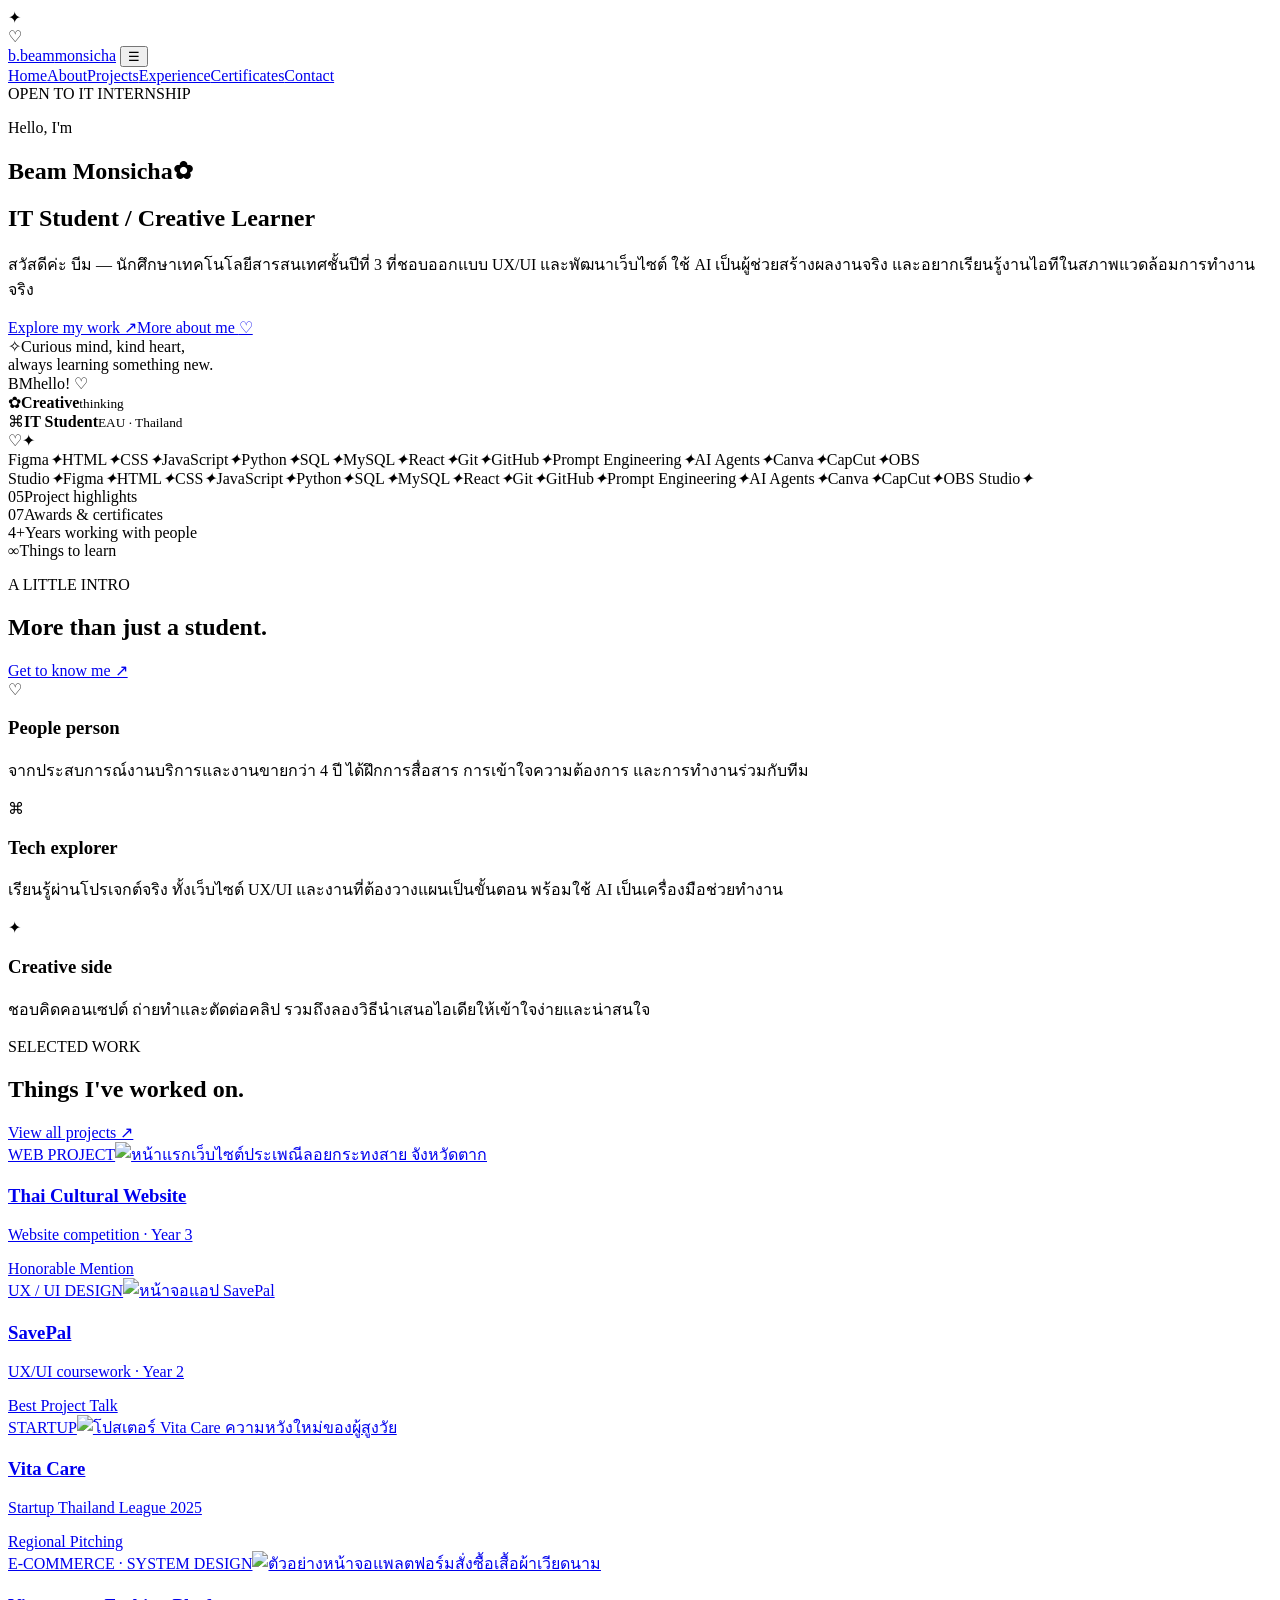
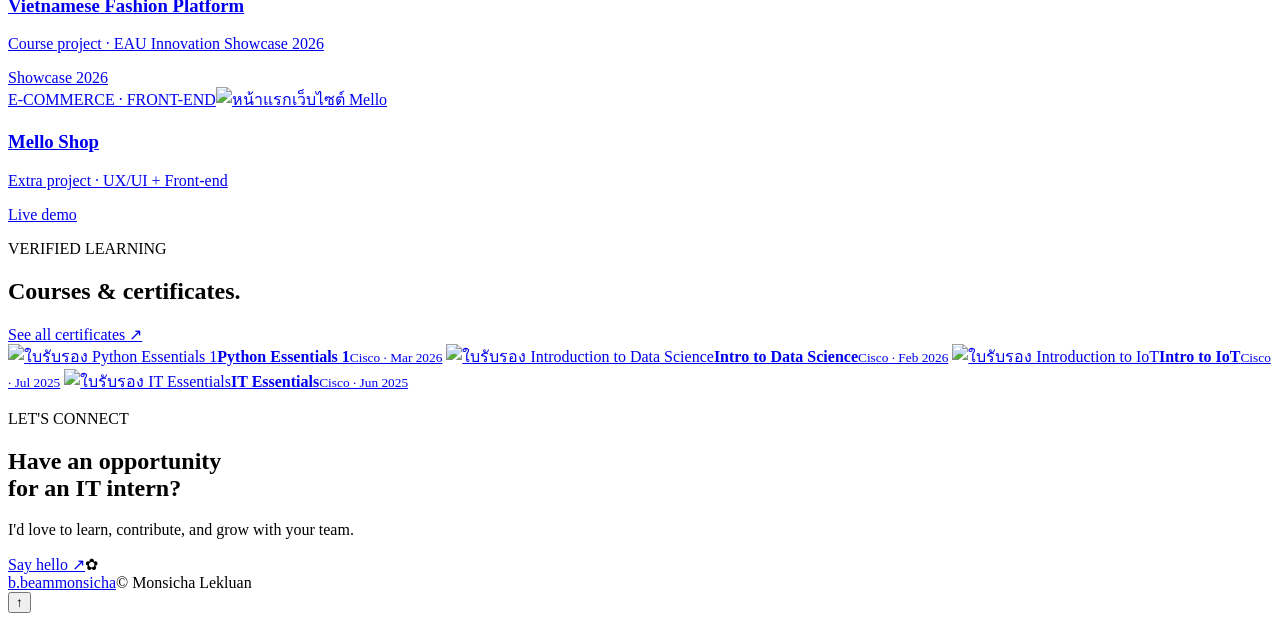
==== index.html @ de4360d0 "Add files via upload" ====
<!doctype html>
<html lang="th">
<head>
  <meta charset="utf-8"><meta name="viewport" content="width=device-width, initial-scale=1">
  <meta name="description" content="Portfolio ของมนสิชา เล็กล้วน (บีม) นักศึกษาเทคโนโลยีสารสนเทศ สนใจด้าน IT, Web Development และ UX/UI">
  <meta property="og:title" content="Beam Monsicha — Portfolio"><meta property="og:description" content="Portfolio ของมนสิชา เล็กล้วน (บีม) นักศึกษาเทคโนโลยีสารสนเทศ สนใจด้าน IT, Web Development และ UX/UI"><meta name="theme-color" content="#fff0f6">
  <title>Beam Monsicha — Portfolio</title>
  <link rel="icon" href="data:image/svg+xml,%3Csvg xmlns='http://www.w3.org/2000/svg' viewBox='0 0 100 100'%3E%3Crect width='100' height='100' rx='28' fill='%23ed78a8'/%3E%3Ctext x='50' y='70' font-size='62' text-anchor='middle' fill='white' font-family='sans-serif' font-weight='700'%3Eb.%3C/text%3E%3C/svg%3E">
  <script>document.documentElement.classList.add('js')</script>
  <link rel="preconnect" href="https://fonts.googleapis.com"><link rel="preconnect" href="https://fonts.gstatic.com" crossorigin>
  <link href="https://fonts.googleapis.com/css2?family=DM+Sans:wght@400;500;600;700&family=Kanit:wght@300;400;500;600;700&display=swap" rel="stylesheet">
  <link rel="stylesheet" href="assets/css/style.css"><script defer src="assets/js/main.js"></script>
</head>
<body>
  <div class="progress" aria-hidden="true"></div>
  <div class="top-sparkle sparkle-one">✦</div><div class="top-sparkle sparkle-two">♡</div>
  <header class="site-header"><a class="brand" href="index.html"><span class="brand-mark">b.</span><span>beam<span class="brand-dot">monsicha</span></span></a>
    <button class="menu-toggle" aria-label="เปิดเมนู" aria-expanded="false">☰</button>
    <nav class="nav-links" aria-label="เมนูหลัก"><a class="active" aria-current="page" href="index.html">Home</a><a href="about.html">About</a><a href="projects.html">Projects</a><a href="experience.html">Experience</a><a href="certificates.html">Certificates</a><a href="contact.html">Contact</a></nav>
  </header>
  <main>

    <section class="hero wrap">
      <div class="hero-copy"><div class="eyebrow"><span class="status-dot"></span> OPEN TO IT INTERNSHIP</div>
        <p class="hello">Hello, I'm</p><h1>Beam <span class="pink-text">Monsicha</span><span class="wave">✿</span></h1>
        <h2>IT Student <span class="slash">/</span> <span class="rotator" data-words='["Creative Learner","UX/UI Designer","Web Builder","Content Creator"]'>Creative Learner</span></h2>
        <p class="hero-text">สวัสดีค่ะ บีม — นักศึกษาเทคโนโลยีสารสนเทศชั้นปีที่ 3 ที่ชอบออกแบบ UX/UI และพัฒนาเว็บไซต์ ใช้ AI เป็นผู้ช่วยสร้างผลงานจริง และอยากเรียนรู้งานไอทีในสภาพแวดล้อมการทำงานจริง</p>
        <div class="hero-actions"><a class="btn btn-primary" href="projects.html">Explore my work <span>↗</span></a><a class="btn btn-ghost" href="about.html">More about me <span>♡</span></a></div>
        <div class="hero-note"><span class="note-star">✧</span><span>Curious mind, kind heart,<br>always learning something new.</span></div>
      </div>
      <div class="hero-art"><div class="blob blob-back"></div><div class="profile-frame"><div class="profile-placeholder"><span class="profile-initials">BM</span><span class="profile-caption">hello! ♡</span><img class="profile-img" src="assets/img/profile.jpg" alt="รูปโปรไฟล์ของบีม มนสิชา" onerror="this.remove()"></div></div><div class="float-card card-top"><span class="float-icon">✿</span><span><b>Creative</b><small>thinking</small></span></div><div class="float-card card-bottom"><span class="float-icon">⌘</span><span><b>IT Student</b><small>EAU · Thailand</small></span></div><span class="decor-heart">♡</span><span class="decor-star">✦</span></div>
    </section>
    <div class="ticker-wrap"><div class="ticker" aria-label="ทักษะและเครื่องมือ"><div class="ticker-track"><span>Figma</span><span><i>✦</i></span><span>HTML</span><span><i>✦</i></span><span>CSS</span><span><i>✦</i></span><span>JavaScript</span><span><i>✦</i></span><span>Python</span><span><i>✦</i></span><span>SQL</span><span><i>✦</i></span><span>MySQL</span><span><i>✦</i></span><span>React</span><span><i>✦</i></span><span>Git</span><span><i>✦</i></span><span>GitHub</span><span><i>✦</i></span><span>Prompt Engineering</span><span><i>✦</i></span><span>AI Agents</span><span><i>✦</i></span><span>Canva</span><span><i>✦</i></span><span>CapCut</span><span><i>✦</i></span><span>OBS Studio</span><span><i>✦</i></span><span>Figma</span><span><i>✦</i></span><span>HTML</span><span><i>✦</i></span><span>CSS</span><span><i>✦</i></span><span>JavaScript</span><span><i>✦</i></span><span>Python</span><span><i>✦</i></span><span>SQL</span><span><i>✦</i></span><span>MySQL</span><span><i>✦</i></span><span>React</span><span><i>✦</i></span><span>Git</span><span><i>✦</i></span><span>GitHub</span><span><i>✦</i></span><span>Prompt Engineering</span><span><i>✦</i></span><span>AI Agents</span><span><i>✦</i></span><span>Canva</span><span><i>✦</i></span><span>CapCut</span><span><i>✦</i></span><span>OBS Studio</span><span><i>✦</i></span></div></div></div>
    <section class="quick-strip"><div class="wrap quick-grid four"><div><span class="quick-number" data-count="5" data-pad="1">05</span><span class="quick-label">Project highlights</span></div><div><span class="quick-number" data-count="7" data-pad="1">07</span><span class="quick-label">Awards &amp; certificates</span></div><div><span class="quick-number" data-count="4" data-suffix="+">4+</span><span class="quick-label">Years working with people</span></div><div><span class="quick-number">∞</span><span class="quick-label">Things to learn</span></div></div></section>
    <section class="section wrap"><div class="section-heading reveal"><div><p class="eyebrow">A LITTLE INTRO</p><h2>More than just <span class="pink-text">a student.</span></h2></div><a class="text-link" href="about.html">Get to know me ↗</a></div>
      <div class="intro-cards"><article class="soft-card reveal"><div class="card-icon lilac">♡</div><h3>People person</h3><p>จากประสบการณ์งานบริการและงานขายกว่า 4 ปี ได้ฝึกการสื่อสาร การเข้าใจความต้องการ และการทำงานร่วมกับทีม</p></article><article class="soft-card reveal"><div class="card-icon pink">⌘</div><h3>Tech explorer</h3><p>เรียนรู้ผ่านโปรเจกต์จริง ทั้งเว็บไซต์ UX/UI และงานที่ต้องวางแผนเป็นขั้นตอน พร้อมใช้ AI เป็นเครื่องมือช่วยทำงาน</p></article><article class="soft-card reveal"><div class="card-icon yellow">✦</div><h3>Creative side</h3><p>ชอบคิดคอนเซปต์ ถ่ายทำและตัดต่อคลิป รวมถึงลองวิธีนำเสนอไอเดียให้เข้าใจง่ายและน่าสนใจ</p></article></div>
    </section>
    <section class="featured-section"><div class="wrap"><div class="section-heading reveal"><div><p class="eyebrow">SELECTED WORK</p><h2>Things I've <span class="pink-text">worked on.</span></h2></div><a class="text-link" href="projects.html">View all projects ↗</a></div>
      <div class="project-grid four">
        <a class="project-card reveal" href="projects.html#culture"><div class="project-visual visual-culture has-img"><span class="visual-label">WEB PROJECT</span><img src="assets/img/projects/culture-home.jpg" alt="หน้าแรกเว็บไซต์ประเพณีลอยกระทงสาย จังหวัดตาก" loading="lazy"></div><div class="project-info"><div><h3>Thai Cultural Website</h3><p>Website competition · Year 3</p></div><span class="award-pill">Honorable Mention</span></div></a>
        <a class="project-card reveal" href="projects.html#savepal"><div class="project-visual visual-ux has-img"><span class="visual-label">UX / UI DESIGN</span><img src="assets/img/projects/savepal-home.jpg" alt="หน้าจอแอป SavePal" loading="lazy"></div><div class="project-info"><div><h3>SavePal</h3><p>UX/UI coursework · Year 2</p></div><span class="award-pill">Best Project Talk</span></div></a>
        <a class="project-card reveal" href="projects.html#vita"><div class="project-visual visual-startup has-img"><span class="visual-label">STARTUP</span><img src="assets/img/projects/vita-poster.jpg" alt="โปสเตอร์ Vita Care ความหวังใหม่ของผู้สูงวัย" loading="lazy" style="object-position:50% 0"></div><div class="project-info"><div><h3>Vita Care</h3><p>Startup Thailand League 2025</p></div><span class="award-pill">Regional Pitching</span></div></a>
        <a class="project-card reveal" href="projects.html#vietfashion"><div class="project-visual visual-startup has-img"><span class="visual-label">E-COMMERCE · SYSTEM DESIGN</span><img src="assets/img/projects/viet-mockups.jpg" alt="ตัวอย่างหน้าจอแพลตฟอร์มสั่งซื้อเสื้อผ้าเวียดนาม" loading="lazy"></div><div class="project-info"><div><h3>Vietnamese Fashion Platform</h3><p>Course project · EAU Innovation Showcase 2026</p></div><span class="award-pill">Showcase 2026</span></div></a>
        <a class="project-card reveal" href="projects.html#mello"><div class="project-visual visual-culture has-img"><span class="visual-label">E-COMMERCE · FRONT-END</span><img src="assets/img/projects/mello-home.jpg" alt="หน้าแรกเว็บไซต์ Mello" loading="lazy" style="object-position:50% 22%"></div><div class="project-info"><div><h3>Mello Shop</h3><p>Extra project · UX/UI + Front-end</p></div><span class="award-pill">Live demo</span></div></a>
      </div></div></section>
    <section class="section wrap"><div class="section-heading reveal"><div><p class="eyebrow">VERIFIED LEARNING</p><h2>Courses &amp; <span class="pink-text">certificates.</span></h2></div><a class="text-link" href="certificates.html">See all certificates ↗</a></div>
      <div class="cert-strip">
        <a class="cert-mini reveal" href="certificates.html"><img src="assets/img/certs/cisco-python.jpg" alt="ใบรับรอง Python Essentials 1" loading="lazy"><b>Python Essentials 1</b><small>Cisco · Mar 2026</small></a>
        <a class="cert-mini reveal" href="certificates.html"><img src="assets/img/certs/cisco-data-science.jpg" alt="ใบรับรอง Introduction to Data Science" loading="lazy"><b>Intro to Data Science</b><small>Cisco · Feb 2026</small></a>
        <a class="cert-mini reveal" href="certificates.html"><img src="assets/img/certs/cisco-iot.jpg" alt="ใบรับรอง Introduction to IoT" loading="lazy"><b>Intro to IoT</b><small>Cisco · Jul 2025</small></a>
        <a class="cert-mini reveal" href="certificates.html"><img src="assets/img/certs/cisco-it-essentials.jpg" alt="ใบรับรอง IT Essentials" loading="lazy"><b>IT Essentials</b><small>Cisco · Jun 2025</small></a>
      </div>
    </section>
    <section class="cta-section wrap"><div class="cta-box reveal"><div><p class="eyebrow">LET'S CONNECT</p><h2>Have an opportunity<br>for an <span>IT intern?</span></h2><p>I'd love to learn, contribute, and grow with your team.</p></div><a class="btn btn-white" href="contact.html">Say hello <span>↗</span></a><span class="cta-flower">✿</span></div></section>

  </main>
  <footer class="site-footer"><div class="wrap footer-inner"><a class="brand" href="index.html"><span class="brand-mark">b.</span><span>beam<span class="brand-dot">monsicha</span></span></a><span>© <span data-year></span> Monsicha Lekluan</span></div></footer>
  <button class="to-top" aria-label="กลับขึ้นด้านบน">↑</button>
</body></html>
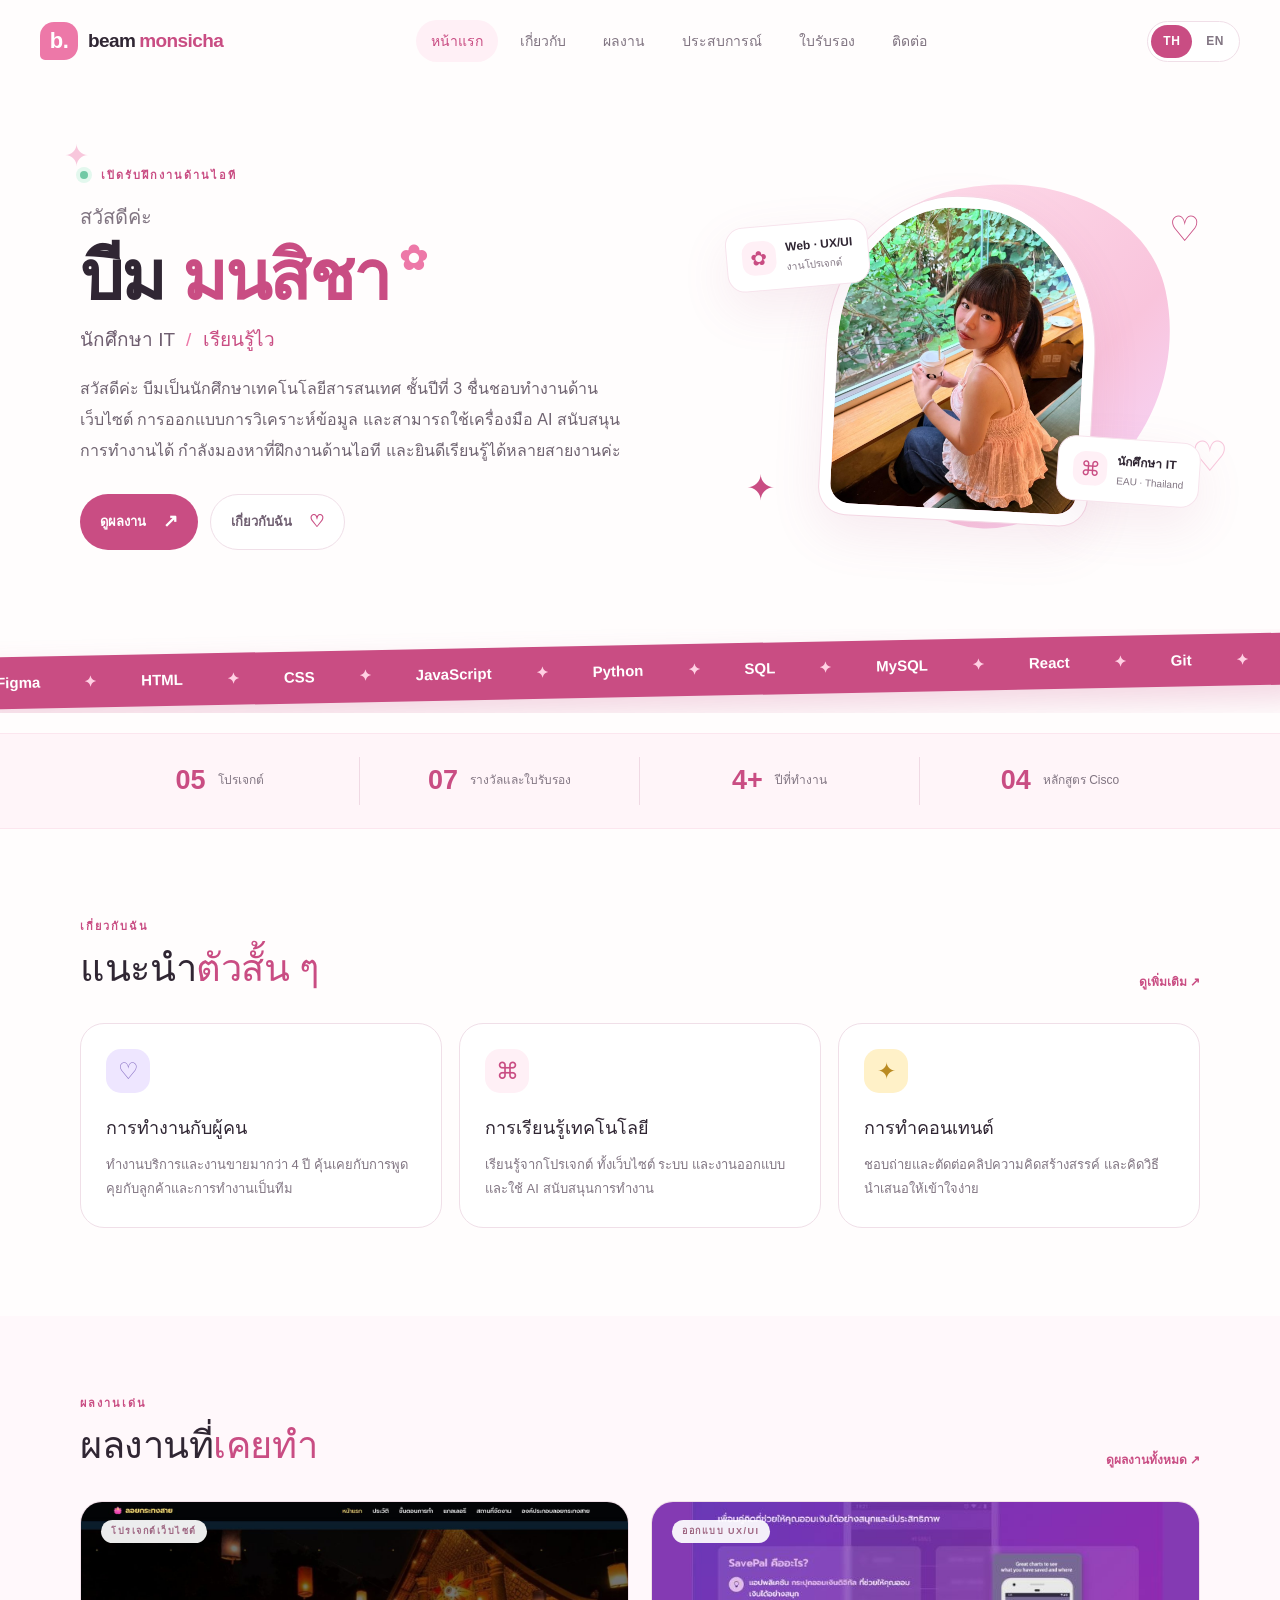
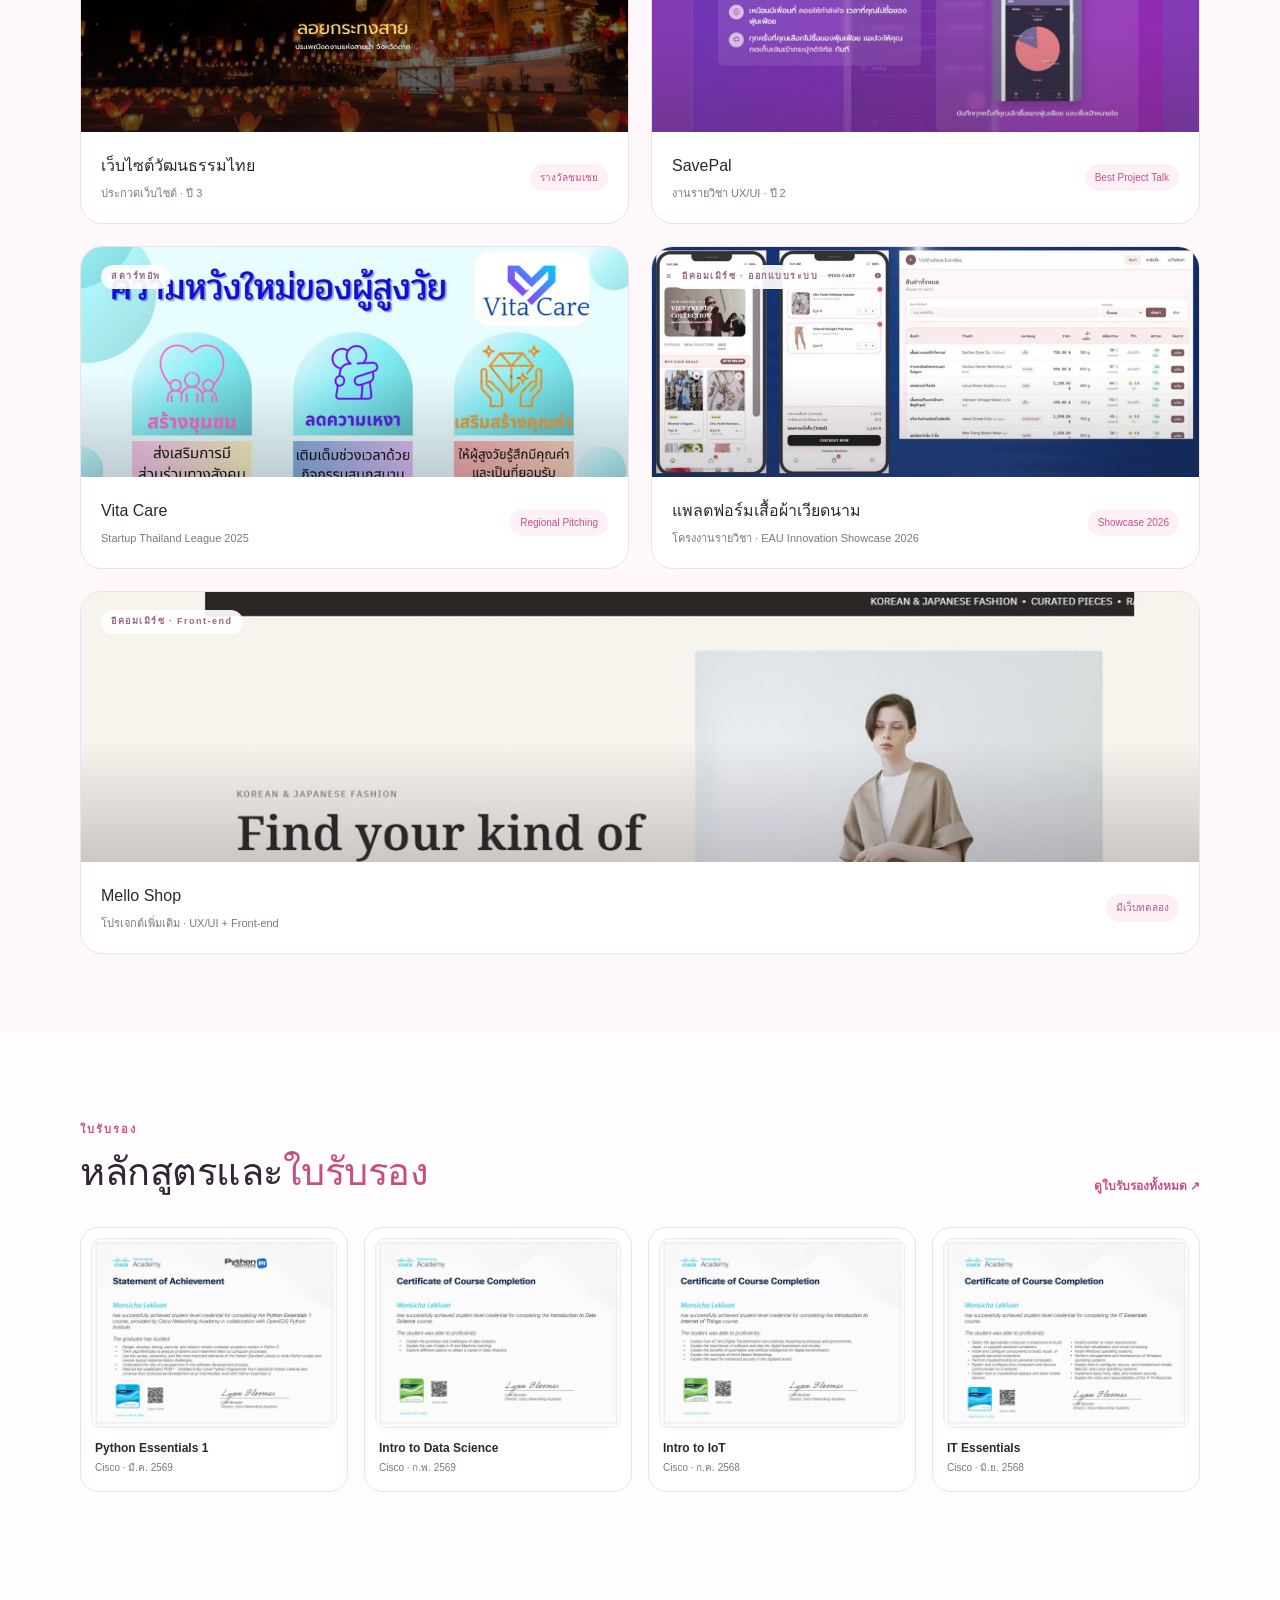
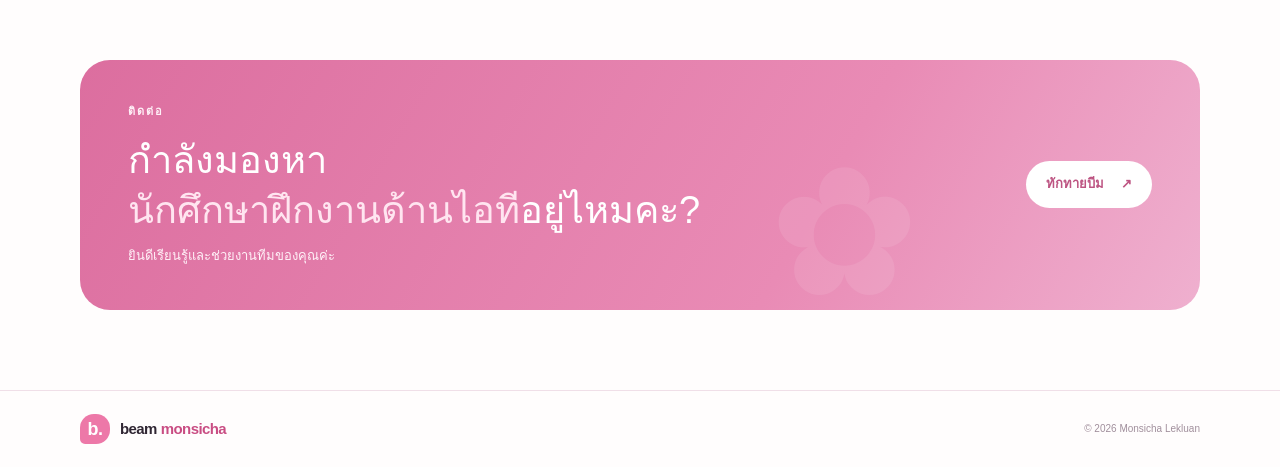
==== commit 9231402d: "update new portfolio version" ====
--- a/index.html
+++ b/index.html
@@ -1,12 +1,12 @@
 <!doctype html>
-<html lang="th">
+<html lang="th" data-title-en="Beam Monsicha — Portfolio" data-desc-en="Portfolio of Monsicha Lekluan (Beam), an Information Technology student interested in web development, UX/UI and data">
 <head>
   <meta charset="utf-8"><meta name="viewport" content="width=device-width, initial-scale=1">
-  <meta name="description" content="Portfolio ของมนสิชา เล็กล้วน (บีม) นักศึกษาเทคโนโลยีสารสนเทศ สนใจด้าน IT, Web Development และ UX/UI">
-  <meta property="og:title" content="Beam Monsicha — Portfolio"><meta property="og:description" content="Portfolio ของมนสิชา เล็กล้วน (บีม) นักศึกษาเทคโนโลยีสารสนเทศ สนใจด้าน IT, Web Development และ UX/UI"><meta name="theme-color" content="#fff0f6">
+  <meta name="description" content="Portfolio ของมนสิชา เล็กล้วน (บีม) นักศึกษาเทคโนโลยีสารสนเทศ สนใจงานเว็บไซต์ การออกแบบ UX/UI และข้อมูล">
+  <meta property="og:title" content="Beam Monsicha — Portfolio"><meta property="og:description" content="Portfolio ของมนสิชา เล็กล้วน (บีม) นักศึกษาเทคโนโลยีสารสนเทศ สนใจงานเว็บไซต์ การออกแบบ UX/UI และการวิเคราะห์ข้อมูล"><meta property="og:type" content="website"><meta property="og:image" content="https://beam-monsicha-cmd.github.io/my-portfolio/assets/img/og-cover.jpg"><meta name="twitter:card" content="summary_large_image"><meta name="theme-color" content="#fff0f6">
   <title>Beam Monsicha — Portfolio</title>
   <link rel="icon" href="data:image/svg+xml,%3Csvg xmlns='http://www.w3.org/2000/svg' viewBox='0 0 100 100'%3E%3Crect width='100' height='100' rx='28' fill='%23ed78a8'/%3E%3Ctext x='50' y='70' font-size='62' text-anchor='middle' fill='white' font-family='sans-serif' font-weight='700'%3Eb.%3C/text%3E%3C/svg%3E">
-  <script>document.documentElement.classList.add('js')</script>
+  <script>(function(){var d=document.documentElement;d.classList.add('js');var l='th';try{var q=new URLSearchParams(location.search).get('lang');l=(q==='en'||q==='th')?q:(localStorage.getItem('beam-lang')||'th');}catch(e){}if(l!=='en')l='th';d.setAttribute('data-lang',l);d.setAttribute('lang',l);setTimeout(function(){if(!window.__beamJs)d.classList.remove('js')},3000)})()</script>
   <link rel="preconnect" href="https://fonts.googleapis.com"><link rel="preconnect" href="https://fonts.gstatic.com" crossorigin>
   <link href="https://fonts.googleapis.com/css2?family=DM+Sans:wght@400;500;600;700&family=Kanit:wght@300;400;500;600;700&display=swap" rel="stylesheet">
   <link rel="stylesheet" href="assets/css/style.css"><script defer src="assets/js/main.js"></script>
@@ -15,45 +15,45 @@
   <div class="progress" aria-hidden="true"></div>
   <div class="top-sparkle sparkle-one">✦</div><div class="top-sparkle sparkle-two">♡</div>
   <header class="site-header"><a class="brand" href="index.html"><span class="brand-mark">b.</span><span>beam<span class="brand-dot">monsicha</span></span></a>
-    <button class="menu-toggle" aria-label="เปิดเมนู" aria-expanded="false">☰</button>
-    <nav class="nav-links" aria-label="เมนูหลัก"><a class="active" aria-current="page" href="index.html">Home</a><a href="about.html">About</a><a href="projects.html">Projects</a><a href="experience.html">Experience</a><a href="certificates.html">Certificates</a><a href="contact.html">Contact</a></nav>
+    <nav class="nav-links" id="site-nav" aria-label="เมนูหลัก" data-aria-en="Main menu"><a class="active" aria-current="page" href="index.html"><t-th>หน้าแรก</t-th><t-en>Home</t-en></a><a href="about.html"><t-th>เกี่ยวกับ</t-th><t-en>About</t-en></a><a href="projects.html"><t-th>ผลงาน</t-th><t-en>Projects</t-en></a><a href="experience.html"><t-th>ประสบการณ์</t-th><t-en>Experience</t-en></a><a href="certificates.html"><t-th>ใบรับรอง</t-th><t-en>Certificates</t-en></a><a href="contact.html"><t-th>ติดต่อ</t-th><t-en>Contact</t-en></a></nav>
+    <div class="lang-switch" role="group" aria-label="ภาษา" data-aria-en="Language"><button type="button" data-set-lang="th" aria-pressed="true">TH</button><button type="button" data-set-lang="en" aria-pressed="false">EN</button></div>
+    <button class="menu-toggle" aria-label="เปิดเมนู" data-aria-en="Open menu" aria-expanded="false">☰</button>
   </header>
   <main>
 
     <section class="hero wrap">
-      <div class="hero-copy"><div class="eyebrow"><span class="status-dot"></span> OPEN TO IT INTERNSHIP</div>
-        <p class="hello">Hello, I'm</p><h1>Beam <span class="pink-text">Monsicha</span><span class="wave">✿</span></h1>
-        <h2>IT Student <span class="slash">/</span> <span class="rotator" data-words='["Creative Learner","UX/UI Designer","Web Builder","Content Creator"]'>Creative Learner</span></h2>
-        <p class="hero-text">สวัสดีค่ะ บีม — นักศึกษาเทคโนโลยีสารสนเทศชั้นปีที่ 3 ที่ชอบออกแบบ UX/UI และพัฒนาเว็บไซต์ ใช้ AI เป็นผู้ช่วยสร้างผลงานจริง และอยากเรียนรู้งานไอทีในสภาพแวดล้อมการทำงานจริง</p>
-        <div class="hero-actions"><a class="btn btn-primary" href="projects.html">Explore my work <span>↗</span></a><a class="btn btn-ghost" href="about.html">More about me <span>♡</span></a></div>
-        <div class="hero-note"><span class="note-star">✧</span><span>Curious mind, kind heart,<br>always learning something new.</span></div>
+      <div class="hero-copy"><div class="eyebrow"><span class="status-dot"></span> <t-th>เปิดรับฝึกงานด้านไอที</t-th><t-en>OPEN TO IT INTERNSHIP</t-en></div>
+        <p class="hello"><t-th>สวัสดีค่ะ</t-th><t-en>Hello, I'm</t-en></p><h1><t-th>บีม <span class="pink-text">มนสิชา</span></t-th><t-en>Beam <span class="pink-text">Monsicha</span></t-en><span class="wave">✿</span></h1>
+        <h2><t-th>นักศึกษา IT</t-th><t-en>IT Student</t-en> <span class="slash">/</span> <span class="rotator" data-words-th='["เรียนรู้ไว","พัฒนาเว็บ","UX/UI","ทำคอนเทนต์","วิเคราะห์ข้อมูล/การวางแผน"]' data-words-en='["Quick Learner","Web Development","UX/UI","Content Creation","Data Analysis/planning"]'><t-th>เรียนรู้ไว</t-th><t-en>Quick Learner</t-en></span></h2>
+        <p class="hero-text"><t-th>สวัสดีค่ะ บีมเป็นนักศึกษาเทคโนโลยีสารสนเทศ ชั้นปีที่ 3 ชื่นชอบทำงานด้านเว็บไซต์ การออกแบบการวิเคราะห์ข้อมูล และสามารถใช้เครื่องมือ AI สนับสนุนการทำงานได้ กำลังมองหาที่ฝึกงานด้านไอที และยินดีเรียนรู้ได้หลายสายงานค่ะ</t-th><t-en>Hi, I'm Beam, a third-year Information Technology student. I enjoy working on websites and interface design, and I use AI tools to support my work. I'm looking for an IT internship and I'm happy to learn across different areas.</t-en></p>
+        <div class="hero-actions"><a class="btn btn-primary" href="projects.html"><t-th>ดูผลงาน</t-th><t-en>Explore my work</t-en> <span>↗</span></a><a class="btn btn-ghost" href="about.html"><t-th>เกี่ยวกับฉัน</t-th><t-en>More about me</t-en> <span>♡</span></a><a class="btn btn-ghost resume-link" href="assets/Resume_Monsicha.pdf" download hidden><t-th>เรซูเม่</t-th><t-en>Resume</t-en> <span>↓</span></a></div>
       </div>
-      <div class="hero-art"><div class="blob blob-back"></div><div class="profile-frame"><div class="profile-placeholder"><span class="profile-initials">BM</span><span class="profile-caption">hello! ♡</span><img class="profile-img" src="assets/img/profile.jpg" alt="รูปโปรไฟล์ของบีม มนสิชา" onerror="this.remove()"></div></div><div class="float-card card-top"><span class="float-icon">✿</span><span><b>Creative</b><small>thinking</small></span></div><div class="float-card card-bottom"><span class="float-icon">⌘</span><span><b>IT Student</b><small>EAU · Thailand</small></span></div><span class="decor-heart">♡</span><span class="decor-star">✦</span></div>
+      <div class="hero-art"><div class="blob blob-back"></div><div class="profile-frame"><div class="profile-placeholder"><span class="profile-initials">BM</span><span class="profile-caption">hello! ♡</span><img class="profile-img" src="assets/img/profile.jpg" alt="รูปโปรไฟล์ของบีม มนสิชา" data-alt-en="Profile photo of Beam Monsicha" onerror="this.remove()"></div></div><div class="float-card card-top"><span class="float-icon">✿</span><span><b>Web · UX/UI</b><small><t-th>งานโปรเจกต์</t-th><t-en>Project work</t-en></small></span></div><div class="float-card card-bottom"><span class="float-icon">⌘</span><span><b><t-th>นักศึกษา IT</t-th><t-en>IT Student</t-en></b><small>EAU · Thailand</small></span></div><span class="decor-heart">♡</span><span class="decor-star">✦</span></div>
     </section>
-    <div class="ticker-wrap"><div class="ticker" aria-label="ทักษะและเครื่องมือ"><div class="ticker-track"><span>Figma</span><span><i>✦</i></span><span>HTML</span><span><i>✦</i></span><span>CSS</span><span><i>✦</i></span><span>JavaScript</span><span><i>✦</i></span><span>Python</span><span><i>✦</i></span><span>SQL</span><span><i>✦</i></span><span>MySQL</span><span><i>✦</i></span><span>React</span><span><i>✦</i></span><span>Git</span><span><i>✦</i></span><span>GitHub</span><span><i>✦</i></span><span>Prompt Engineering</span><span><i>✦</i></span><span>AI Agents</span><span><i>✦</i></span><span>Canva</span><span><i>✦</i></span><span>CapCut</span><span><i>✦</i></span><span>OBS Studio</span><span><i>✦</i></span><span>Figma</span><span><i>✦</i></span><span>HTML</span><span><i>✦</i></span><span>CSS</span><span><i>✦</i></span><span>JavaScript</span><span><i>✦</i></span><span>Python</span><span><i>✦</i></span><span>SQL</span><span><i>✦</i></span><span>MySQL</span><span><i>✦</i></span><span>React</span><span><i>✦</i></span><span>Git</span><span><i>✦</i></span><span>GitHub</span><span><i>✦</i></span><span>Prompt Engineering</span><span><i>✦</i></span><span>AI Agents</span><span><i>✦</i></span><span>Canva</span><span><i>✦</i></span><span>CapCut</span><span><i>✦</i></span><span>OBS Studio</span><span><i>✦</i></span></div></div></div>
-    <section class="quick-strip"><div class="wrap quick-grid four"><div><span class="quick-number" data-count="5" data-pad="1">05</span><span class="quick-label">Project highlights</span></div><div><span class="quick-number" data-count="7" data-pad="1">07</span><span class="quick-label">Awards &amp; certificates</span></div><div><span class="quick-number" data-count="4" data-suffix="+">4+</span><span class="quick-label">Years working with people</span></div><div><span class="quick-number">∞</span><span class="quick-label">Things to learn</span></div></div></section>
-    <section class="section wrap"><div class="section-heading reveal"><div><p class="eyebrow">A LITTLE INTRO</p><h2>More than just <span class="pink-text">a student.</span></h2></div><a class="text-link" href="about.html">Get to know me ↗</a></div>
-      <div class="intro-cards"><article class="soft-card reveal"><div class="card-icon lilac">♡</div><h3>People person</h3><p>จากประสบการณ์งานบริการและงานขายกว่า 4 ปี ได้ฝึกการสื่อสาร การเข้าใจความต้องการ และการทำงานร่วมกับทีม</p></article><article class="soft-card reveal"><div class="card-icon pink">⌘</div><h3>Tech explorer</h3><p>เรียนรู้ผ่านโปรเจกต์จริง ทั้งเว็บไซต์ UX/UI และงานที่ต้องวางแผนเป็นขั้นตอน พร้อมใช้ AI เป็นเครื่องมือช่วยทำงาน</p></article><article class="soft-card reveal"><div class="card-icon yellow">✦</div><h3>Creative side</h3><p>ชอบคิดคอนเซปต์ ถ่ายทำและตัดต่อคลิป รวมถึงลองวิธีนำเสนอไอเดียให้เข้าใจง่ายและน่าสนใจ</p></article></div>
+    <div class="ticker-wrap"><div class="ticker" aria-hidden="true"><div class="ticker-track"><span>Figma</span><span><i>✦</i></span><span>HTML</span><span><i>✦</i></span><span>CSS</span><span><i>✦</i></span><span>JavaScript</span><span><i>✦</i></span><span>Python</span><span><i>✦</i></span><span>SQL</span><span><i>✦</i></span><span>MySQL</span><span><i>✦</i></span><span>React</span><span><i>✦</i></span><span>Git</span><span><i>✦</i></span><span>GitHub</span><span><i>✦</i></span><span>Prompt Engineering</span><span><i>✦</i></span><span>AI Agents</span><span><i>✦</i></span><span>Canva</span><span><i>✦</i></span><span>CapCut</span><span><i>✦</i></span><span>OBS Studio</span><span><i>✦</i></span><span>Figma</span><span><i>✦</i></span><span>HTML</span><span><i>✦</i></span><span>CSS</span><span><i>✦</i></span><span>JavaScript</span><span><i>✦</i></span><span>Python</span><span><i>✦</i></span><span>SQL</span><span><i>✦</i></span><span>MySQL</span><span><i>✦</i></span><span>React</span><span><i>✦</i></span><span>Git</span><span><i>✦</i></span><span>GitHub</span><span><i>✦</i></span><span>Prompt Engineering</span><span><i>✦</i></span><span>AI Agents</span><span><i>✦</i></span><span>Canva</span><span><i>✦</i></span><span>CapCut</span><span><i>✦</i></span><span>OBS Studio</span><span><i>✦</i></span></div></div></div>
+    <section class="quick-strip"><div class="wrap quick-grid four"><div><span class="quick-number" data-count="5" data-pad="1">05</span><span class="quick-label"><t-th>โปรเจกต์</t-th><t-en>Projects</t-en></span></div><div><span class="quick-number" data-count="7" data-pad="1">07</span><span class="quick-label"><t-th>รางวัลและใบรับรอง</t-th><t-en>Awards &amp; certificates</t-en></span></div><div><span class="quick-number" data-count="4" data-suffix="+">4+</span><span class="quick-label"><t-th>ปีที่ทำงาน</t-th><t-en>Years of work experience</t-en></span></div><div><span class="quick-number" data-count="4" data-pad="1">04</span><span class="quick-label"><t-th>หลักสูตร Cisco</t-th><t-en>Cisco courses</t-en></span></div></div></section>
+    <section class="section wrap"><div class="section-heading reveal"><div><p class="eyebrow"><t-th>เกี่ยวกับฉัน</t-th><t-en>ABOUT ME</t-en></p><h2><t-th>แนะนำ<span class="pink-text">ตัวสั้น ๆ</span></t-th><t-en>A bit <span class="pink-text">about me.</span></t-en></h2></div><a class="text-link" href="about.html"><t-th>ดูเพิ่มเติม</t-th><t-en>More about me</t-en> ↗</a></div>
+      <div class="intro-cards"><article class="soft-card reveal"><div class="card-icon lilac">♡</div><h3><t-th>การทำงานกับผู้คน</t-th><t-en>Working with people</t-en></h3><p><t-th>ทำงานบริการและงานขายมากว่า 4 ปี คุ้นเคยกับการพูดคุยกับลูกค้าและการทำงานเป็นทีม</t-th><t-en>More than 4 years in service and sales, so I am comfortable talking with customers and working in a team.</t-en></p></article><article class="soft-card reveal"><div class="card-icon pink">⌘</div><h3><t-th>การเรียนรู้เทคโนโลยี</t-th><t-en>Learning tech</t-en></h3><p><t-th>เรียนรู้จากโปรเจกต์ ทั้งเว็บไซต์ ระบบ และงานออกแบบ และใช้ AI สนับสนุนการทำงาน</t-th><t-en>I learn through projects, including websites, systems and design work, and use AI to support my work.</t-en></p></article><article class="soft-card reveal"><div class="card-icon yellow">✦</div><h3><t-th>การทำคอนเทนต์</t-th><t-en>Making content</t-en></h3><p><t-th>ชอบถ่ายและตัดต่อคลิปความคิดสร้างสรรค์ และคิดวิธีนำเสนอให้เข้าใจง่าย</t-th><t-en>I enjoy filming and editing videos, and finding simple ways to present ideas.</t-en></p></article></div>
     </section>
-    <section class="featured-section"><div class="wrap"><div class="section-heading reveal"><div><p class="eyebrow">SELECTED WORK</p><h2>Things I've <span class="pink-text">worked on.</span></h2></div><a class="text-link" href="projects.html">View all projects ↗</a></div>
+    <section class="featured-section"><div class="wrap"><div class="section-heading reveal"><div><p class="eyebrow"><t-th>ผลงานเด่น</t-th><t-en>SELECTED WORK</t-en></p><h2><t-th>ผลงานที่<span class="pink-text">เคยทำ</span></t-th><t-en>Things I've <span class="pink-text">worked on.</span></t-en></h2></div><a class="text-link" href="projects.html"><t-th>ดูผลงานทั้งหมด</t-th><t-en>View all projects</t-en> ↗</a></div>
       <div class="project-grid four">
-        <a class="project-card reveal" href="projects.html#culture"><div class="project-visual visual-culture has-img"><span class="visual-label">WEB PROJECT</span><img src="assets/img/projects/culture-home.jpg" alt="หน้าแรกเว็บไซต์ประเพณีลอยกระทงสาย จังหวัดตาก" loading="lazy"></div><div class="project-info"><div><h3>Thai Cultural Website</h3><p>Website competition · Year 3</p></div><span class="award-pill">Honorable Mention</span></div></a>
-        <a class="project-card reveal" href="projects.html#savepal"><div class="project-visual visual-ux has-img"><span class="visual-label">UX / UI DESIGN</span><img src="assets/img/projects/savepal-home.jpg" alt="หน้าจอแอป SavePal" loading="lazy"></div><div class="project-info"><div><h3>SavePal</h3><p>UX/UI coursework · Year 2</p></div><span class="award-pill">Best Project Talk</span></div></a>
-        <a class="project-card reveal" href="projects.html#vita"><div class="project-visual visual-startup has-img"><span class="visual-label">STARTUP</span><img src="assets/img/projects/vita-poster.jpg" alt="โปสเตอร์ Vita Care ความหวังใหม่ของผู้สูงวัย" loading="lazy" style="object-position:50% 0"></div><div class="project-info"><div><h3>Vita Care</h3><p>Startup Thailand League 2025</p></div><span class="award-pill">Regional Pitching</span></div></a>
-        <a class="project-card reveal" href="projects.html#vietfashion"><div class="project-visual visual-startup has-img"><span class="visual-label">E-COMMERCE · SYSTEM DESIGN</span><img src="assets/img/projects/viet-mockups.jpg" alt="ตัวอย่างหน้าจอแพลตฟอร์มสั่งซื้อเสื้อผ้าเวียดนาม" loading="lazy"></div><div class="project-info"><div><h3>Vietnamese Fashion Platform</h3><p>Course project · EAU Innovation Showcase 2026</p></div><span class="award-pill">Showcase 2026</span></div></a>
-        <a class="project-card reveal" href="projects.html#mello"><div class="project-visual visual-culture has-img"><span class="visual-label">E-COMMERCE · FRONT-END</span><img src="assets/img/projects/mello-home.jpg" alt="หน้าแรกเว็บไซต์ Mello" loading="lazy" style="object-position:50% 22%"></div><div class="project-info"><div><h3>Mello Shop</h3><p>Extra project · UX/UI + Front-end</p></div><span class="award-pill">Live demo</span></div></a>
+        <a class="project-card reveal" href="projects.html#culture"><div class="project-visual visual-culture has-img"><span class="visual-label"><t-th>โปรเจกต์เว็บไซต์</t-th><t-en>WEB PROJECT</t-en></span><img src="assets/img/projects/culture-home.jpg" alt="หน้าแรกเว็บไซต์ประเพณีลอยกระทงสาย จังหวัดตาก" data-alt-en="Home page of the Loi Krathong Sai festival website, Tak Province" loading="lazy"></div><div class="project-info"><div><h3><t-th>เว็บไซต์วัฒนธรรมไทย</t-th><t-en>Thai Cultural Website</t-en></h3><p><t-th>ประกวดเว็บไซต์ · ปี 3</t-th><t-en>Website competition · Year 3</t-en></p></div><span class="award-pill"><t-th>รางวัลชมเชย</t-th><t-en>Honorable Mention</t-en></span></div></a>
+        <a class="project-card reveal" href="projects.html#savepal"><div class="project-visual visual-ux has-img"><span class="visual-label"><t-th>ออกแบบ UX/UI</t-th><t-en>UX / UI DESIGN</t-en></span><img src="assets/img/projects/savepal-home.jpg" alt="หน้าจอแอป SavePal" data-alt-en="SavePal app screens" loading="lazy"></div><div class="project-info"><div><h3>SavePal</h3><p><t-th>งานรายวิชา UX/UI · ปี 2</t-th><t-en>UX/UI coursework · Year 2</t-en></p></div><span class="award-pill">Best Project Talk</span></div></a>
+        <a class="project-card reveal" href="projects.html#vita"><div class="project-visual visual-startup has-img"><span class="visual-label"><t-th>สตาร์ทอัพ</t-th><t-en>STARTUP</t-en></span><img src="assets/img/projects/vita-poster.jpg" alt="โปสเตอร์ Vita Care ความหวังใหม่ของผู้สูงวัย" data-alt-en="Vita Care poster: new hope for older adults" loading="lazy" style="object-position:50% 0"></div><div class="project-info"><div><h3>Vita Care</h3><p>Startup Thailand League 2025</p></div><span class="award-pill">Regional Pitching</span></div></a>
+        <a class="project-card reveal" href="projects.html#vietfashion"><div class="project-visual visual-startup has-img"><span class="visual-label"><t-th>อีคอมเมิร์ซ · ออกแบบระบบ</t-th><t-en>E-COMMERCE · SYSTEM DESIGN</t-en></span><img src="assets/img/projects/viet-mockups.jpg" alt="ตัวอย่างหน้าจอแพลตฟอร์มสั่งซื้อเสื้อผ้าเวียดนาม" data-alt-en="Sample screens of the Vietnamese fashion ordering platform" loading="lazy"></div><div class="project-info"><div><h3><t-th>แพลตฟอร์มเสื้อผ้าเวียดนาม</t-th><t-en>Vietnamese Fashion Platform</t-en></h3><p><t-th>โครงงานรายวิชา · EAU Innovation Showcase 2026</t-th><t-en>Course project · EAU Innovation Showcase 2026</t-en></p></div><span class="award-pill">Showcase 2026</span></div></a>
+        <a class="project-card reveal" href="projects.html#mello"><div class="project-visual visual-culture has-img"><span class="visual-label"><t-th>อีคอมเมิร์ซ · Front-end</t-th><t-en>E-COMMERCE · FRONT-END</t-en></span><img src="assets/img/projects/mello-home.jpg" alt="หน้าแรกเว็บไซต์ Mello" data-alt-en="Home page of the Mello website" loading="lazy" style="object-position:50% 22%"></div><div class="project-info"><div><h3>Mello Shop</h3><p><t-th>โปรเจกต์เพิ่มเติม · UX/UI + Front-end</t-th><t-en>Extra project · UX/UI + Front-end</t-en></p></div><span class="award-pill"><t-th>มีเว็บทดลอง</t-th><t-en>Live demo</t-en></span></div></a>
       </div></div></section>
-    <section class="section wrap"><div class="section-heading reveal"><div><p class="eyebrow">VERIFIED LEARNING</p><h2>Courses &amp; <span class="pink-text">certificates.</span></h2></div><a class="text-link" href="certificates.html">See all certificates ↗</a></div>
+    <section class="section wrap"><div class="section-heading reveal"><div><p class="eyebrow"><t-th>ใบรับรอง</t-th><t-en>CERTIFICATES</t-en></p><h2><t-th>หลักสูตรและ<span class="pink-text">ใบรับรอง</span></t-th><t-en>Courses &amp; <span class="pink-text">certificates.</span></t-en></h2></div><a class="text-link" href="certificates.html"><t-th>ดูใบรับรองทั้งหมด</t-th><t-en>See all certificates</t-en> ↗</a></div>
       <div class="cert-strip">
-        <a class="cert-mini reveal" href="certificates.html"><img src="assets/img/certs/cisco-python.jpg" alt="ใบรับรอง Python Essentials 1" loading="lazy"><b>Python Essentials 1</b><small>Cisco · Mar 2026</small></a>
-        <a class="cert-mini reveal" href="certificates.html"><img src="assets/img/certs/cisco-data-science.jpg" alt="ใบรับรอง Introduction to Data Science" loading="lazy"><b>Intro to Data Science</b><small>Cisco · Feb 2026</small></a>
-        <a class="cert-mini reveal" href="certificates.html"><img src="assets/img/certs/cisco-iot.jpg" alt="ใบรับรอง Introduction to IoT" loading="lazy"><b>Intro to IoT</b><small>Cisco · Jul 2025</small></a>
-        <a class="cert-mini reveal" href="certificates.html"><img src="assets/img/certs/cisco-it-essentials.jpg" alt="ใบรับรอง IT Essentials" loading="lazy"><b>IT Essentials</b><small>Cisco · Jun 2025</small></a>
+        <a class="cert-mini reveal" href="certificates.html"><img src="assets/img/certs/cisco-python.jpg" alt="ใบรับรอง Python Essentials 1" data-alt-en="Python Essentials 1 certificate" loading="lazy"><b>Python Essentials 1</b><small><t-th>Cisco · มี.ค. 2569</t-th><t-en>Cisco · Mar 2026</t-en></small></a>
+        <a class="cert-mini reveal" href="certificates.html"><img src="assets/img/certs/cisco-data-science.jpg" alt="ใบรับรอง Introduction to Data Science" data-alt-en="Introduction to Data Science certificate" loading="lazy"><b>Intro to Data Science</b><small><t-th>Cisco · ก.พ. 2569</t-th><t-en>Cisco · Feb 2026</t-en></small></a>
+        <a class="cert-mini reveal" href="certificates.html"><img src="assets/img/certs/cisco-iot.jpg" alt="ใบรับรอง Introduction to IoT" data-alt-en="Introduction to IoT certificate" loading="lazy"><b>Intro to IoT</b><small><t-th>Cisco · ก.ค. 2568</t-th><t-en>Cisco · Jul 2025</t-en></small></a>
+        <a class="cert-mini reveal" href="certificates.html"><img src="assets/img/certs/cisco-it-essentials.jpg" alt="ใบรับรอง IT Essentials" data-alt-en="IT Essentials certificate" loading="lazy"><b>IT Essentials</b><small><t-th>Cisco · มิ.ย. 2568</t-th><t-en>Cisco · Jun 2025</t-en></small></a>
       </div>
     </section>
-    <section class="cta-section wrap"><div class="cta-box reveal"><div><p class="eyebrow">LET'S CONNECT</p><h2>Have an opportunity<br>for an <span>IT intern?</span></h2><p>I'd love to learn, contribute, and grow with your team.</p></div><a class="btn btn-white" href="contact.html">Say hello <span>↗</span></a><span class="cta-flower">✿</span></div></section>
+    <section class="cta-section wrap"><div class="cta-box reveal"><div><p class="eyebrow"><t-th>ติดต่อ</t-th><t-en>LET'S CONNECT</t-en></p><h2><t-th>กำลังมองหา<br><span>นักศึกษาฝึกงานด้านไอที</span>อยู่ไหมคะ?</t-th><t-en>Looking for<br>an <span>IT intern?</span></t-en></h2><p><t-th>ยินดีเรียนรู้และช่วยงานทีมของคุณค่ะ</t-th><t-en>I'd be glad to learn and help your team.</t-en></p></div><a class="btn btn-white" href="contact.html"><t-th>ทักทายบีม</t-th><t-en>Say hello</t-en> <span>↗</span></a><span class="cta-flower">✿</span></div></section>
 
   </main>
   <footer class="site-footer"><div class="wrap footer-inner"><a class="brand" href="index.html"><span class="brand-mark">b.</span><span>beam<span class="brand-dot">monsicha</span></span></a><span>© <span data-year></span> Monsicha Lekluan</span></div></footer>
-  <button class="to-top" aria-label="กลับขึ้นด้านบน">↑</button>
+  <button class="to-top" aria-label="กลับขึ้นด้านบน" data-aria-en="Back to top">↑</button>
 </body></html>
--- a/assets/css/style.css
+++ b/assets/css/style.css
@@ -0,0 +1,170 @@
+:root{--pink:#ed78a8;--pink-dark:#c94d83;--pink-light:#fff0f6;--pink-mid:#f8c7dc;--ink:#302633;--muted:#817582;--line:#f0dfe8;--white:#fffdfd;--lilac:#eee6ff;--yellow:#fff1c8;--mint:#def5ec;--shadow:0 18px 50px rgba(180,95,137,.11);--radius:24px}*{box-sizing:border-box}html{scroll-behavior:smooth}body{margin:0;background:var(--white);color:var(--ink);font-family:'Kanit',sans-serif;font-weight:300;line-height:1.75;overflow-x:hidden}a{color:inherit;text-decoration:none}button{font:inherit}.wrap{width:min(1120px,calc(100% - 44px));margin-inline:auto}.site-header{height:82px;display:flex;align-items:center;justify-content:space-between;width:min(1200px,calc(100% - 44px));margin:auto;position:relative;z-index:10}.brand{display:flex;align-items:center;gap:10px;font-family:'DM Sans','Kanit',sans-serif;font-weight:700;font-size:19px;letter-spacing:-.6px}.brand-mark{display:grid;place-items:center;width:38px;height:38px;background:var(--pink);color:white;border-radius:14px 14px 14px 5px;font-size:22px}.brand-dot{color:var(--pink-dark);margin-left:4px}.nav-links{display:flex;align-items:center;gap:7px}.nav-links a{padding:9px 15px;border-radius:99px;color:var(--muted);font-size:14px;transition:.2s}.nav-links a:hover,.nav-links a.active{background:var(--pink-light);color:var(--pink-dark)}.menu-toggle{display:none;border:0;background:var(--pink-light);color:var(--pink-dark);border-radius:12px;padding:8px 12px}.top-sparkle{position:absolute;color:var(--pink-mid);pointer-events:none}.sparkle-one{top:130px;left:5%;font-size:30px}.sparkle-two{top:420px;right:4%;font-size:42px}.hero{display:grid;grid-template-columns:1.1fr .9fr;gap:55px;align-items:center;padding:76px 0 85px;min-height:560px}.eyebrow{font-family:'DM Sans','Kanit',sans-serif;font-size:11px;font-weight:700;letter-spacing:2px;color:var(--pink-dark);margin:0 0 15px}.status-dot{display:inline-block;width:8px;height:8px;background:#71c9a5;border-radius:50%;margin-right:8px;box-shadow:0 0 0 4px #e3f8ee}.hello{font-size:20px;margin:0;color:var(--muted)}h1,h2,h3,h4,p{margin-top:0}h1{font-size:clamp(42px,5.3vw,69px);line-height:1.13;letter-spacing:-1.7px;font-weight:600;margin:4px 0 12px}h2{font-weight:500;line-height:1.3}.pink-text{color:var(--pink-dark)}.wave{font-size:.5em;color:var(--pink);vertical-align:top;margin-left:10px}.hero-copy h2{font-family:'DM Sans','Kanit',sans-serif;font-size:19px;font-weight:500;color:#6f5e70;margin:0 0 20px}.slash{color:var(--pink);padding:0 6px}.hero-text{max-width:560px;color:#6f6370;font-size:16px;line-height:1.95}.hero-actions{display:flex;gap:12px;flex-wrap:wrap;margin-top:28px}.btn{display:inline-flex;align-items:center;justify-content:center;gap:17px;padding:12px 20px;border-radius:99px;font-family:'DM Sans','Kanit',sans-serif;font-size:13px;font-weight:700;transition:transform .2s,box-shadow .2s}.btn:hover{transform:translateY(-3px);box-shadow:var(--shadow)}.btn-primary{background:var(--pink-dark);color:white}.btn-primary span{font-size:18px}.btn-ghost{border:1px solid var(--line);background:white;color:#6f5e70}.btn-ghost span{color:var(--pink-dark);font-size:17px}.hero-note{display:flex;align-items:center;gap:12px;margin-top:35px;color:#8d7b89;font-family:'DM Sans','Kanit',sans-serif;font-size:12px;font-style:italic}.note-star{color:var(--pink);font-size:32px}.hero-art{position:relative;min-height:400px;display:grid;place-items:center}.blob{position:absolute;width:340px;height:340px;border-radius:46% 54% 60% 40%/45% 42% 58% 55%;transform:rotate(-12deg)}.blob-back{background:linear-gradient(145deg,#ffe1ed,#f9c4dc 65%,#f5d9ff);right:25px;top:25px}.profile-frame{position:relative;width:270px;height:325px;padding:11px;background:#fff;border:1px solid #f4d7e4;border-radius:48% 48% 28px 28px;box-shadow:var(--shadow);transform:rotate(3deg);overflow:hidden}.profile-placeholder{height:100%;width:100%;display:flex;flex-direction:column;align-items:center;justify-content:center;border-radius:46% 46% 20px 20px;background:linear-gradient(155deg,#fff7fb,#f8d9e8);color:var(--pink-dark);position:relative;overflow:hidden}.profile-placeholder:before,.profile-placeholder:after{content:'✿';position:absolute;color:#f0a5c6;font-size:65px;opacity:.45}.profile-placeholder:before{top:28px;left:20px}.profile-placeholder:after{bottom:25px;right:20px}.profile-initials{font-family:'DM Sans',sans-serif;font-weight:700;font-size:68px;letter-spacing:-5px;color:#dc7ca5}.profile-caption{font-size:11px;letter-spacing:.5px;color:#9f6c86}.float-card{position:absolute;z-index:2;background:white;border:1px solid #f7e4ed;border-radius:18px;padding:12px 15px;display:flex;align-items:center;gap:10px;box-shadow:var(--shadow);font-family:'DM Sans','Kanit',sans-serif}.float-card b,.float-card small{display:block}.float-card b{font-size:12px}.float-card small{font-size:10px;color:var(--muted)}.float-icon{width:34px;height:34px;display:grid;place-items:center;background:var(--pink-light);color:var(--pink-dark);border-radius:12px;font-size:20px}.card-top{top:65px;left:5px;transform:rotate(-5deg)}.card-bottom{right:0;bottom:55px;transform:rotate(4deg)}.decor-heart,.decor-star{position:absolute;color:var(--pink-dark);font-size:35px}.decor-heart{right:0;top:40px}.decor-star{bottom:40px;left:25px}.quick-strip{background:#fff5f9;border-top:1px solid #fce6ef;border-bottom:1px solid #fce6ef}.quick-grid{display:grid;grid-template-columns:repeat(3,1fr);padding:23px 0}.quick-grid>div{display:flex;align-items:center;justify-content:center;gap:12px;border-right:1px solid #f0d9e4}.quick-grid>div:last-child{border:0}.quick-number{font-family:'DM Sans',sans-serif;font-weight:700;color:var(--pink-dark);font-size:27px}.quick-label{font-size:12px;color:var(--muted)}.section{padding-top:88px;padding-bottom:88px}.section-heading{display:flex;align-items:end;justify-content:space-between;gap:20px;margin-bottom:30px}.section-heading .eyebrow{margin-bottom:8px}.section-heading h2{font-size:clamp(27px,3vw,38px);margin:0;letter-spacing:-.5px}.text-link{color:var(--pink-dark);font-family:'DM Sans','Kanit',sans-serif;font-weight:700;font-size:12px;white-space:nowrap}.text-link:hover{text-decoration:underline;text-underline-offset:4px}.intro-cards{display:grid;grid-template-columns:repeat(3,1fr);gap:17px}.soft-card{border:1px solid var(--line);border-radius:var(--radius);padding:25px;background:#fff;transition:transform .2s,box-shadow .2s}.soft-card:hover,.project-card:hover{transform:translateY(-5px);box-shadow:var(--shadow)}.card-icon{width:44px;height:44px;border-radius:15px;display:grid;place-items:center;font-size:23px;margin-bottom:20px}.pink{background:var(--pink-light);color:var(--pink-dark)}.lilac{background:var(--lilac);color:#8870c4}.yellow{background:var(--yellow);color:#ba8b22}.mint{background:var(--mint);color:#438c76}.soft-card h3{font-size:18px;font-weight:500;margin-bottom:8px}.soft-card p{color:var(--muted);font-size:13px;line-height:1.9;margin:0}.featured-section{background:#fff8fb;padding:78px 0}.project-grid{display:grid;grid-template-columns:repeat(2,1fr);gap:22px}.project-card{display:block;background:#fff;border:1px solid var(--line);border-radius:22px;overflow:hidden;transition:.2s}.project-visual{height:240px;position:relative;display:flex;align-items:center;justify-content:center;overflow:hidden}.visual-culture{background:linear-gradient(135deg,#fce0ed,#e9e0ff)}.visual-ux{background:linear-gradient(135deg,#ffe8ef,#f9d2e4 55%,#e6e0ff)}.visual-startup{background:linear-gradient(135deg,#fff0f6,#e7e1ff)}.visual-label{position:absolute;top:18px;left:20px;font-family:'DM Sans',sans-serif;font-size:9px;font-weight:700;letter-spacing:1.5px;color:#9e6682}.mock-window{width:205px;height:150px;background:#fffdfd;border:5px solid #fff;border-radius:10px;box-shadow:0 15px 35px #bf7d9c38;transform:rotate(-4deg);display:flex;flex-direction:column;align-items:center;justify-content:center;color:#694a67;position:relative}.mock-dots{position:absolute;top:4px;left:7px;font-size:6px;color:#ef8fb5;letter-spacing:2px}.mock-landscape{width:60px;height:42px;background:linear-gradient(135deg,#f7bfd6,#d9c8ff);border-radius:40% 60% 15% 15%;display:grid;place-items:center;color:#fff;font-size:25px;margin-bottom:5px}.mock-window b{font-size:15px}.mock-window small{font-size:8px;color:#9d8296}.phone-mock{width:100px;height:170px;background:#fff;border:5px solid #fff;border-radius:19px;box-shadow:0 12px 30px #ba779c35;display:flex;align-items:center;flex-direction:column;padding:22px 10px 10px;gap:9px;transform:rotate(-8deg)}.phone-top{width:40px;height:34px;background:#f5c2d8;border-radius:10px}.phone-line{height:6px;width:55px;background:#f4e4ed;border-radius:9px}.phone-line.short{width:35px;align-self:flex-start}.phone-button{height:16px;width:55px;background:#e98bb4;border-radius:7px;margin-top:9px}.phone-two{transform:rotate(8deg);margin-left:-7px;margin-top:35px}.project-info{display:flex;justify-content:space-between;gap:12px;align-items:center;padding:20px}.project-info h3{font-size:16px;font-weight:500;margin:0 0 4px}.project-info p{font-size:11px;color:var(--muted);margin:0}.award-pill{display:inline-block;background:#fff0f6;color:#bd5482;padding:5px 10px;border-radius:99px;font-size:10px;white-space:nowrap}.cta-section{padding-top:80px;padding-bottom:80px}.cta-box{position:relative;overflow:hidden;background:linear-gradient(120deg,#dc6e9f,#e98bb5 65%,#efb0cf);border-radius:30px;padding:42px 48px;color:white;display:flex;align-items:center;justify-content:space-between;gap:25px}.cta-box .eyebrow{color:#fff0f7}.cta-box h2{font-size:clamp(27px,3vw,38px);margin:0 0 10px}.cta-box h2 span{color:#ffe5f0}.cta-box p:not(.eyebrow){font-size:13px;color:#fff2f8;margin:0}.btn-white{background:white;color:#bd5482;position:relative;z-index:2}.cta-flower{position:absolute;font-size:180px;right:25%;bottom:-80px;color:#ffffff18}.site-footer{border-top:1px solid var(--line);padding:23px 0}.footer-inner{display:flex;align-items:center;justify-content:space-between;gap:15px}.footer-inner p,.footer-inner>span{font-size:10px;color:#a18f9c;margin:0}.footer-inner .brand{font-size:15px}.footer-inner .brand-mark{width:30px;height:30px;font-size:18px}.page-hero{text-align:center;padding:72px 0 55px}.page-hero h1{font-size:clamp(38px,5vw,56px);margin-bottom:14px}.page-hero>p:last-child{color:var(--muted);font-size:14px;margin:0}.about-layout{display:grid;grid-template-columns:.75fr 1.25fr;gap:65px;align-items:center;padding-bottom:55px}.about-photo{position:relative;max-width:350px;margin:auto;width:100%;height:390px;padding:12px;background:white;border:1px solid var(--line);border-radius:45% 45% 25px 25px;box-shadow:var(--shadow);transform:rotate(-2deg)}.about-placeholder{border-radius:44% 44% 16px 16px}.photo-sticker{position:absolute;bottom:28px;right:-25px;background:white;padding:11px 17px;border-radius:14px;box-shadow:var(--shadow);font-size:12px;color:var(--pink-dark);transform:rotate(5deg)}.about-copy h2{font-size:31px;margin-bottom:18px}.about-copy p:not(.eyebrow){font-size:14px;line-height:2;color:#756975}.tag-row{display:flex;flex-wrap:wrap;gap:8px;margin-top:22px}.tag{display:inline-block;background:#fff0f6;color:#bd5482;padding:5px 11px;border-radius:99px;font-size:10px}.section-subtitle{color:var(--muted);font-size:12px;margin:9px 0 0}.skill-groups{display:grid;grid-template-columns:repeat(2,1fr);gap:16px}.skill-card h3{margin-bottom:15px}.chip-list{display:flex;flex-wrap:wrap;gap:7px}.chip-list span{background:#fff7fa;border:1px solid #f5e1ea;border-radius:8px;padding:5px 9px;color:#806a79;font-family:'DM Sans','Kanit',sans-serif;font-size:10px}.quote-box{background:#fff4f9;border:1px solid #f9dfeb;border-radius:24px;text-align:center;padding:35px 25px;margin-top:15px;margin-bottom:85px}.quote-box>span{font-family:Georgia,serif;font-size:50px;line-height:.8;color:var(--pink)}.quote-box p{font-family:'DM Sans','Kanit',sans-serif;font-size:19px;font-weight:600;max-width:650px;margin:10px auto;color:#684f60}.quote-box small{font-size:11px;color:var(--pink-dark)}.projects-list{padding-bottom:45px}.project-detail{display:grid;grid-template-columns:1fr 1fr;gap:45px;align-items:center;padding:28px 0 50px;border-bottom:1px solid var(--line);scroll-margin-top:30px}.project-detail.reverse .project-detail-visual{order:2}.project-detail-visual{height:310px;border-radius:24px;position:relative;display:flex;align-items:center;justify-content:center;overflow:hidden}.big-window{width:250px;height:190px}.project-detail-copy h2{font-size:26px;margin:13px 0 5px}.project-detail-copy p{font-size:13px;line-height:1.9;color:#766975}.project-detail-copy h4{font-size:12px;margin:17px 0 5px}.project-meta{display:flex;gap:8px;align-items:center;flex-wrap:wrap}.muted{color:#a18f9c!important;font-size:11px!important}.edit-note{border-left:3px solid #efb2ce;padding:8px 12px;background:#fff8fb;border-radius:0 10px 10px 0}.startup-shape{font-family:'DM Sans',sans-serif;font-weight:700;font-size:35px;color:#ba6790;display:flex;gap:12px;align-items:center}.startup-shape span{color:#a28ad5}.cta-mini{display:flex;align-items:center;justify-content:space-between;padding:20px 0 80px}.cta-mini p{margin:0;color:#8a7485;font-size:14px}.timeline{max-width:820px;padding-bottom:65px}.timeline-item{display:grid;grid-template-columns:155px 1fr;gap:25px;position:relative;padding-bottom:25px}.timeline-item:not(:last-child):before{content:'';position:absolute;left:166px;top:22px;bottom:-3px;width:1px;background:#f1cfe0}.timeline-date{font-family:'DM Sans',sans-serif;font-size:11px;font-weight:700;color:var(--pink-dark);text-align:right;padding-top:24px}.timeline-dot{position:absolute;left:160px;top:28px;width:13px;height:13px;background:var(--pink);border:4px solid #ffe5f0;border-radius:50%;z-index:1}.timeline-card{background:#fff;border:1px solid var(--line);border-radius:20px;padding:24px 26px;box-shadow:0 8px 25px #d88caf0b}.timeline-heading{display:flex;justify-content:space-between;gap:15px}.timeline-heading h2{font-size:21px;margin:8px 0 0}.timeline-heading .muted{margin:3px 0 0}.timeline-emoji{width:42px;height:42px;border-radius:14px;background:var(--pink-light);display:grid;place-items:center;color:var(--pink-dark);font-size:22px}.timeline-card ul{padding-left:19px;margin:18px 0;color:#766975;font-size:13px;line-height:2}.transfer-note{font-size:11px;background:#fff6fa;padding:10px 12px;border-radius:10px;color:#906a7f;margin:0}.contact-hero{display:grid;grid-template-columns:1.05fr .95fr;gap:50px;align-items:center;padding:75px 0 65px}.contact-copy h1{font-size:clamp(42px,5vw,61px)}.contact-copy>p:not(.eyebrow){font-size:14px;color:var(--muted);line-height:2;max-width:500px}.contact-list{display:grid;gap:10px;margin-top:28px}.contact-item{display:flex;align-items:center;gap:13px;background:#fff;border:1px solid var(--line);border-radius:16px;padding:13px 15px;transition:.2s}.contact-item:hover{border-color:#edb0cb;transform:translateX(3px)}.contact-icon{display:grid;place-items:center;width:40px;height:40px;background:var(--pink-light);border-radius:13px;color:var(--pink-dark);font-size:20px}.contact-item small,.contact-item b{display:block}.contact-item small{font-size:10px;color:#a18f9c}.contact-item b{font-family:'DM Sans','Kanit',sans-serif;font-size:12px;font-weight:600}.contact-arrow{margin-left:auto;color:var(--pink-dark)}.contact-art{min-height:350px;display:grid;place-items:center;position:relative}.contact-circle{width:280px;height:280px;border-radius:50%;background:linear-gradient(145deg,#ffe2ef,#f4d9ff);display:flex;flex-direction:column;align-items:center;justify-content:center;text-align:center;color:#a84d79;box-shadow:var(--shadow);transform:rotate(5deg)}.contact-circle>span{font-size:56px;line-height:1}.contact-circle p{font-family:'DM Sans','Kanit',sans-serif;font-weight:700;font-size:22px;line-height:1.35;margin:15px 0}.contact-circle small{letter-spacing:7px}.contact-star,.contact-heart{position:absolute;color:var(--pink-dark);font-size:40px}.star-a{top:30px;right:60px}.star-b{bottom:40px;left:40px}.contact-heart{top:80px;left:50px}.availability{display:flex;align-items:center;gap:20px;background:#fff5f9;border:1px solid #f8deea;border-radius:20px;padding:22px 25px;margin-bottom:85px}.availability-icon{width:52px;height:52px;flex:0 0 auto;background:white;border-radius:17px;display:grid;place-items:center;font-size:25px;color:var(--pink-dark)}.availability h2{font-size:17px;margin:0 0 5px}.availability p{font-size:12px;color:var(--muted);margin:0}
+@media(max-width:800px){.hero{grid-template-columns:1fr;gap:25px;padding-top:55px;text-align:center}.hero-text{margin-inline:auto}.hero-actions{justify-content:center}.hero-note{justify-content:center}.hero-art{min-height:370px;grid-row:1}.hero-copy{grid-row:2}.blob{right:auto}.card-top{left:calc(50% - 190px)}.card-bottom{right:calc(50% - 190px)}.decor-heart{right:calc(50% - 190px)}.intro-cards{grid-template-columns:1fr}.project-grid{grid-template-columns:1fr}.about-layout{grid-template-columns:1fr;gap:40px}.about-photo{max-width:300px;height:350px}.project-detail{grid-template-columns:1fr;gap:25px}.project-detail.reverse .project-detail-visual{order:0}.project-detail-visual{height:260px}.contact-hero{grid-template-columns:1fr;gap:20px}.contact-art{grid-row:1;min-height:280px}.contact-circle{width:230px;height:230px}.contact-circle p{font-size:18px}.contact-copy{text-align:center}.contact-copy>p:not(.eyebrow){margin-inline:auto}.timeline-item{grid-template-columns:105px 1fr;gap:18px}.timeline-item:not(:last-child):before{left:115px}.timeline-dot{left:109px}.cta-box{padding:35px 28px}.section-heading{align-items:start}.quick-label{max-width:100px}.top-sparkle{display:none}}
+@media(max-width:560px){.wrap,.site-header{width:calc(100% - 32px)}.site-header{height:70px}.menu-toggle{display:block}.nav-links{display:none;position:absolute;top:62px;left:0;right:0;padding:12px;background:#fff;border:1px solid var(--line);border-radius:18px;box-shadow:var(--shadow);flex-direction:column;align-items:stretch}.nav-links.open{display:flex}.nav-links a{padding:10px 14px}.hero{padding:35px 0 55px}.hero-art{min-height:320px}.blob{width:270px;height:270px}.profile-frame{width:220px;height:270px}.profile-initials{font-size:58px}.card-top{left:0;top:35px}.card-bottom{right:0;bottom:35px}.float-card{padding:9px 11px}.quick-grid{padding:17px 0}.quick-grid>div{flex-direction:column;gap:0;text-align:center}.quick-number{font-size:24px}.quick-label{font-size:10px}.section{padding-top:60px;padding-bottom:60px}.section-heading{display:block}.section-heading .text-link{display:inline-block;margin-top:14px}.section-heading h2{font-size:29px}.project-visual{height:210px}.project-info{align-items:start;flex-direction:column}.cta-section{padding-top:55px;padding-bottom:55px}.cta-box{align-items:flex-start;flex-direction:column;padding:30px 24px}.cta-box h2{font-size:30px}.footer-inner{flex-wrap:wrap}.footer-inner p{order:3;width:100%}.page-hero{padding:48px 0 38px}.page-hero h1{font-size:39px}.about-layout{padding-bottom:25px}.about-copy h2{font-size:26px}.skill-groups{grid-template-columns:1fr}.quote-box{margin-bottom:55px}.quote-box p{font-size:16px}.project-detail{padding:20px 0 35px}.project-detail-copy h2{font-size:23px}.cta-mini{align-items:flex-start;flex-direction:column;gap:15px;padding-bottom:55px}.timeline{padding-bottom:45px}.timeline-item{display:block;padding-left:23px;padding-bottom:20px}.timeline-item:not(:last-child):before{left:5px;top:15px}.timeline-dot{left:0;top:20px}.timeline-date{text-align:left;padding:0 0 8px;font-size:10px}.timeline-card{padding:19px 17px}.timeline-heading h2{font-size:19px}.contact-hero{padding:45px 0}.contact-copy h1{font-size:43px}.contact-art{min-height:245px}.contact-circle{width:205px;height:205px}.contact-circle>span{font-size:45px}.availability{align-items:flex-start;padding:18px;margin-bottom:55px}.availability h2{font-size:15px}}
+
+/* =====================================================================
+   Enhancements — เพิ่มลูกเล่นและส่วนประกอบใหม่ โดยคงสี ฟอนต์ และรูปแบบเดิมไว้
+   ===================================================================== */
+::selection{background:var(--pink-mid);color:var(--ink)}
+:focus-visible{outline:3px solid var(--pink-dark);outline-offset:3px;border-radius:10px}
+.sr-only{position:absolute;width:1px;height:1px;overflow:hidden;clip:rect(0 0 0 0);white-space:nowrap}
+
+/* แถบความคืบหน้าการเลื่อนหน้า */
+.progress{position:fixed;top:0;left:0;height:3px;width:100%;transform-origin:left;transform:scaleX(0);background:linear-gradient(90deg,var(--pink),var(--pink-dark),#b99cf0);z-index:150}
+
+/* เผยตัวเมื่อเลื่อนมาถึง */
+html.js .reveal{opacity:0;transform:translateY(24px);transition:opacity .75s ease,transform .75s cubic-bezier(.2,.8,.2,1);transition-delay:var(--d,0s)}
+html.js .reveal.in{opacity:1;transform:none}
+
+/* Hero: ขยับเบา ๆ ให้มีชีวิต */
+.blob{animation:morph 16s ease-in-out infinite alternate}
+@keyframes morph{0%{border-radius:46% 54% 60% 40%/45% 42% 58% 55%;transform:rotate(-12deg)}100%{border-radius:58% 42% 44% 56%/52% 56% 44% 48%;transform:rotate(-4deg) scale(1.04)}}
+.float-card{animation:bob 5.5s ease-in-out infinite}
+.card-top{--r:-5deg;transform:rotate(var(--r))}
+.card-bottom{--r:4deg;transform:rotate(var(--r));animation-delay:-2.4s}
+@keyframes bob{0%,100%{transform:rotate(var(--r)) translateY(0)}50%{transform:rotate(var(--r)) translateY(-10px)}}
+.top-sparkle,.decor-heart,.decor-star{animation:twinkle 3.6s ease-in-out infinite}
+.sparkle-two,.decor-star{animation-delay:-1.4s}
+@keyframes twinkle{0%,100%{opacity:.55;transform:scale(.9) rotate(0)}50%{opacity:1;transform:scale(1.15) rotate(12deg)}}
+.profile-frame{transform:rotate(3deg) translate(var(--tx,0px),var(--ty,0px));transition:transform .25s ease-out}
+.profile-img{position:absolute;inset:0;width:100%;height:100%;object-fit:cover;object-position:50% 32%;z-index:2;border-radius:inherit}
+.rotator{display:inline-block;color:var(--pink-dark);transition:opacity .35s,transform .35s}
+.rotator.out{opacity:0;transform:translateY(8px)}
+
+/* ริบบิ้นทักษะวิ่ง */
+.ticker-wrap{overflow:hidden;padding:16px 0;margin:-14px 0 20px}
+.ticker{overflow:hidden;background:var(--pink-dark);color:#fff;padding:13px 0;width:104%;margin:0 0 0 -2%;transform:rotate(-1.1deg);position:relative;z-index:3;box-shadow:0 14px 30px rgba(201,77,131,.22)}
+.ticker-track{display:flex;width:max-content;animation:marquee 34s linear infinite}
+.ticker:hover .ticker-track{animation-play-state:paused}
+.ticker span{font-family:'DM Sans','Kanit',sans-serif;font-weight:700;font-size:15px;white-space:nowrap;padding:0 22px}
+.ticker i{font-style:normal;color:#ffd0e3}
+@keyframes marquee{to{transform:translateX(-50%)}}
+
+/* ตัวเลขสถิติ */
+.quick-grid.four{grid-template-columns:repeat(4,1fr)}
+
+/* การ์ดโปรเจกต์ที่ใช้ภาพจริง */
+.project-visual.has-img{background:#fce0ed}
+.project-visual.has-img>img{position:absolute;inset:0;width:100%;height:100%;object-fit:cover;transition:transform .7s cubic-bezier(.2,.8,.2,1)}
+.project-card:hover .project-visual.has-img>img{transform:scale(1.07)}
+.project-visual.has-img:after{content:"";position:absolute;inset:0;background:linear-gradient(180deg,rgba(48,38,51,0) 55%,rgba(48,38,51,.22))}
+.has-img .visual-label{z-index:2;background:rgba(255,255,255,.92);color:#9e6682;padding:4px 10px;border-radius:99px}
+.project-grid.four .project-visual{height:230px}
+.project-grid.four .project-card:last-child:nth-child(odd){grid-column:1/-1}
+.project-grid.four .project-card:last-child:nth-child(odd) .project-visual{height:270px}
+
+/* ใบรับรองในหน้าแรก */
+.cert-strip{display:grid;grid-template-columns:repeat(4,1fr);gap:16px}
+.cert-mini{display:block;background:#fff;border:1px solid var(--line);border-radius:18px;padding:10px;transition:transform .25s,box-shadow .25s}
+.cert-mini:hover{transform:translateY(-5px) rotate(-1deg);box-shadow:var(--shadow)}
+.cert-mini img{border-radius:10px;width:100%;display:block;border:1px solid #f6e6ee}
+.cert-mini b{display:block;font-family:'DM Sans','Kanit',sans-serif;font-size:12px;margin:10px 4px 0;font-weight:600}
+.cert-mini small{display:block;font-size:10px;color:var(--muted);margin:0 4px 4px}
+
+/* หน้าโปรเจกต์: กรอบภาพผลงานจริง */
+.project-detail-visual.shots{height:370px;flex-direction:column}
+.shot{position:absolute;display:block;overflow:hidden;background:#fff;border:5px solid #fff;border-radius:12px;box-shadow:0 20px 45px #bf7d9c42;cursor:zoom-in;transition:transform .35s cubic-bezier(.2,.8,.2,1),box-shadow .35s}
+.shot img{display:block;width:100%;height:auto}
+.shot:hover{box-shadow:0 26px 55px #bf7d9c60}
+.shot-main{width:80%;left:50%;top:50%;transform:translate(-50%,-52%) rotate(-2deg);z-index:1}
+.shot-main:hover{transform:translate(-50%,-54%) rotate(-1deg) scale(1.02)}
+.shot-main .bar{display:block;background:#fff;color:#ef8fb5;font-size:7px;letter-spacing:2px;padding:4px 8px;line-height:1}
+.shot-thumb{width:31%;z-index:2}
+.shot-thumb.t1{right:3%;bottom:5%;transform:rotate(6deg)}
+.shot-thumb.t2{left:3%;bottom:6%;transform:rotate(-6deg)}
+.shot-thumb:hover{transform:rotate(0) scale(1.06)}
+.shot.portrait{width:24%}
+.steps{display:flex;flex-wrap:wrap;gap:6px 4px;list-style:none;padding:0;margin:0 0 4px}
+.steps li{background:#fff7fa;border:1px solid #f5e1ea;border-radius:99px;padding:2px 11px;font-size:11px;color:#806a79;font-family:'DM Sans','Kanit',sans-serif}
+.steps li:not(:last-child):after{content:"→";color:var(--pink);margin-left:8px}
+.result-box{border-left:3px solid #efb2ce;background:#fff8fb;border-radius:0 12px 12px 0;padding:9px 14px;margin:0}
+.project-actions{display:flex;flex-wrap:wrap;gap:12px;align-items:center;margin-top:18px}
+.btn-sm{padding:9px 16px;font-size:12px;gap:10px}
+.btn-sm span{font-size:15px}
+.project-nav{display:flex;flex-wrap:wrap;gap:8px;justify-content:center;margin-top:22px}
+.project-nav a{background:#fff;border:1px solid var(--line);border-radius:99px;padding:6px 14px;font-size:12px;color:var(--muted);transition:.2s}
+.project-nav a:hover{background:var(--pink-light);color:var(--pink-dark);border-color:#edb0cb}
+
+/* หน้าเกี่ยวกับ: การศึกษา */
+.edu-grid{display:grid;grid-template-columns:1.2fr .8fr;gap:17px}
+.edu-grid .soft-card h3{margin-bottom:4px}
+.edu-grid .muted{margin:0 0 12px}
+.edu-grid ul{margin:0;padding-left:18px;color:var(--muted);font-size:13px;line-height:2}
+.lang-row{display:flex;justify-content:space-between;gap:10px;font-size:13px;padding:7px 0;border-bottom:1px dashed var(--line)}
+.lang-row:last-child{border:0}
+.lang-row span:last-child{color:var(--pink-dark)}
+.skill-groups.three{grid-template-columns:repeat(3,1fr)}
+
+/* คลิปตัวอย่าง */
+.clips-head{max-width:820px;margin:0 auto 6px}
+.clips{display:flex;gap:14px;overflow-x:auto;scroll-snap-type:x mandatory;padding:8px 2px 22px;margin:0 auto;max-width:820px;scrollbar-color:var(--pink-mid) transparent}
+.clip{flex:0 0 164px;aspect-ratio:9/16;border-radius:20px;overflow:hidden;scroll-snap-align:start;border:4px solid #fff;box-shadow:var(--shadow);cursor:zoom-in;transition:transform .3s;display:block;background:var(--pink-light)}
+.clip img{width:100%;height:100%;object-fit:cover;display:block}
+.clip:hover{transform:translateY(-6px) rotate(-1.5deg)}
+
+/* หน้าใบรับรอง */
+.cert-grid{display:grid;grid-template-columns:repeat(auto-fill,minmax(250px,1fr));gap:18px;margin-bottom:55px}
+.cert-card{display:flex;flex-direction:column;background:#fff;border:1px solid var(--line);border-radius:22px;padding:12px;transition:transform .25s,box-shadow .25s}
+.cert-card:hover{transform:translateY(-5px);box-shadow:var(--shadow)}
+.cert-card .cert-img{display:block;border-radius:14px;overflow:hidden;border:1px solid #f6e6ee;cursor:zoom-in;background:#fafafa}
+.cert-card img{width:100%;display:block;transition:transform .5s}
+.cert-card:hover img{transform:scale(1.04)}
+.cert-card h3{font-size:15px;font-weight:500;margin:14px 6px 2px}
+.cert-card p{font-size:11px;color:var(--muted);margin:0 6px 10px;line-height:1.7}
+.cert-card .tag{align-self:flex-start;margin:auto 6px 6px;font-size:10px}
+.section-lead{display:flex;align-items:end;justify-content:space-between;gap:20px;margin-bottom:24px}
+.section-lead h2{font-size:clamp(24px,2.6vw,32px);margin:0}
+.note-pill{background:#fff5f9;border:1px dashed #efb2ce;border-radius:16px;padding:12px 16px;font-size:12px;color:#906a7f;margin-bottom:55px}
+
+/* ปุ่มกลับขึ้นบน */
+.to-top{position:fixed;right:22px;bottom:22px;width:46px;height:46px;border-radius:50%;border:0;background:var(--pink-dark);color:#fff;font-size:20px;cursor:pointer;box-shadow:var(--shadow);opacity:0;transform:translateY(14px);pointer-events:none;transition:.3s;z-index:90}
+.to-top.show{opacity:1;transform:none;pointer-events:auto}
+.to-top:hover{background:var(--pink)}
+
+/* Lightbox */
+.lb{position:fixed;inset:0;display:none;align-items:center;justify-content:center;background:rgba(48,38,51,.88);backdrop-filter:blur(8px);z-index:200;padding:22px}
+.lb.open{display:flex}
+.lb figure{margin:0;display:flex;flex-direction:column;align-items:center;gap:12px;max-width:min(1100px,100%)}
+.lb img{max-width:100%;max-height:78vh;border-radius:14px;background:#fff;box-shadow:0 30px 80px rgba(0,0,0,.4)}
+.lb figcaption{color:#fff;font-size:13px;text-align:center}
+.lb button{position:absolute;border:0;border-radius:50%;width:46px;height:46px;background:#fff;color:var(--pink-dark);font-size:20px;cursor:pointer;box-shadow:var(--shadow)}
+.lb-close{top:18px;right:18px}
+.lb-prev{left:18px;top:50%}
+.lb-next{right:18px;top:50%}
+.lb button:hover{background:var(--pink-light)}
+.lb.single .lb-prev,.lb.single .lb-next{display:none}
+
+@media(max-width:800px){
+  .cert-strip{grid-template-columns:repeat(2,1fr)}
+  .quick-grid.four{grid-template-columns:repeat(2,1fr);row-gap:14px}
+  .quick-grid.four>div:nth-child(2){border:0}
+  .edu-grid,.skill-groups.three{grid-template-columns:1fr}
+  .project-detail-visual.shots{height:320px}
+}
+@media(max-width:560px){
+  .project-detail-visual.shots{height:270px}
+  .shot-main{width:86%}
+  .section-lead{display:block}
+  .lb-prev{left:8px}.lb-next{right:8px}
+}
+@media (prefers-reduced-motion:reduce){
+  *,*:before,*:after{animation:none!important;transition:none!important;scroll-behavior:auto!important}
+  html.js .reveal{opacity:1;transform:none}
+}
+
+[hidden]{display:none!important}
+
+.photo-sticker{z-index:5}
+
+/* ===== สลับภาษา TH / EN ===== */
+t-th,t-en{display:inline}
+t-en{display:none}
+html[data-lang="en"] t-en{display:inline}
+html[data-lang="en"] t-th{display:none}
+.lang-switch{display:flex;gap:2px;background:#fff;border:1px solid var(--line);border-radius:99px;padding:3px;margin-left:12px;flex:none}
+.lang-switch button{border:0;background:transparent;color:var(--muted);font-family:'DM Sans','Kanit',sans-serif;font-weight:700;font-size:12px;letter-spacing:.5px;padding:6px 12px;border-radius:99px;cursor:pointer;transition:.2s}
+.lang-switch button:hover{background:var(--pink-light);color:var(--pink-dark)}
+.lang-switch button[aria-pressed="true"]{background:var(--pink-dark);color:#fff}
+@media(max-width:800px){
+  .lang-switch{margin-left:auto;margin-right:8px}
+}
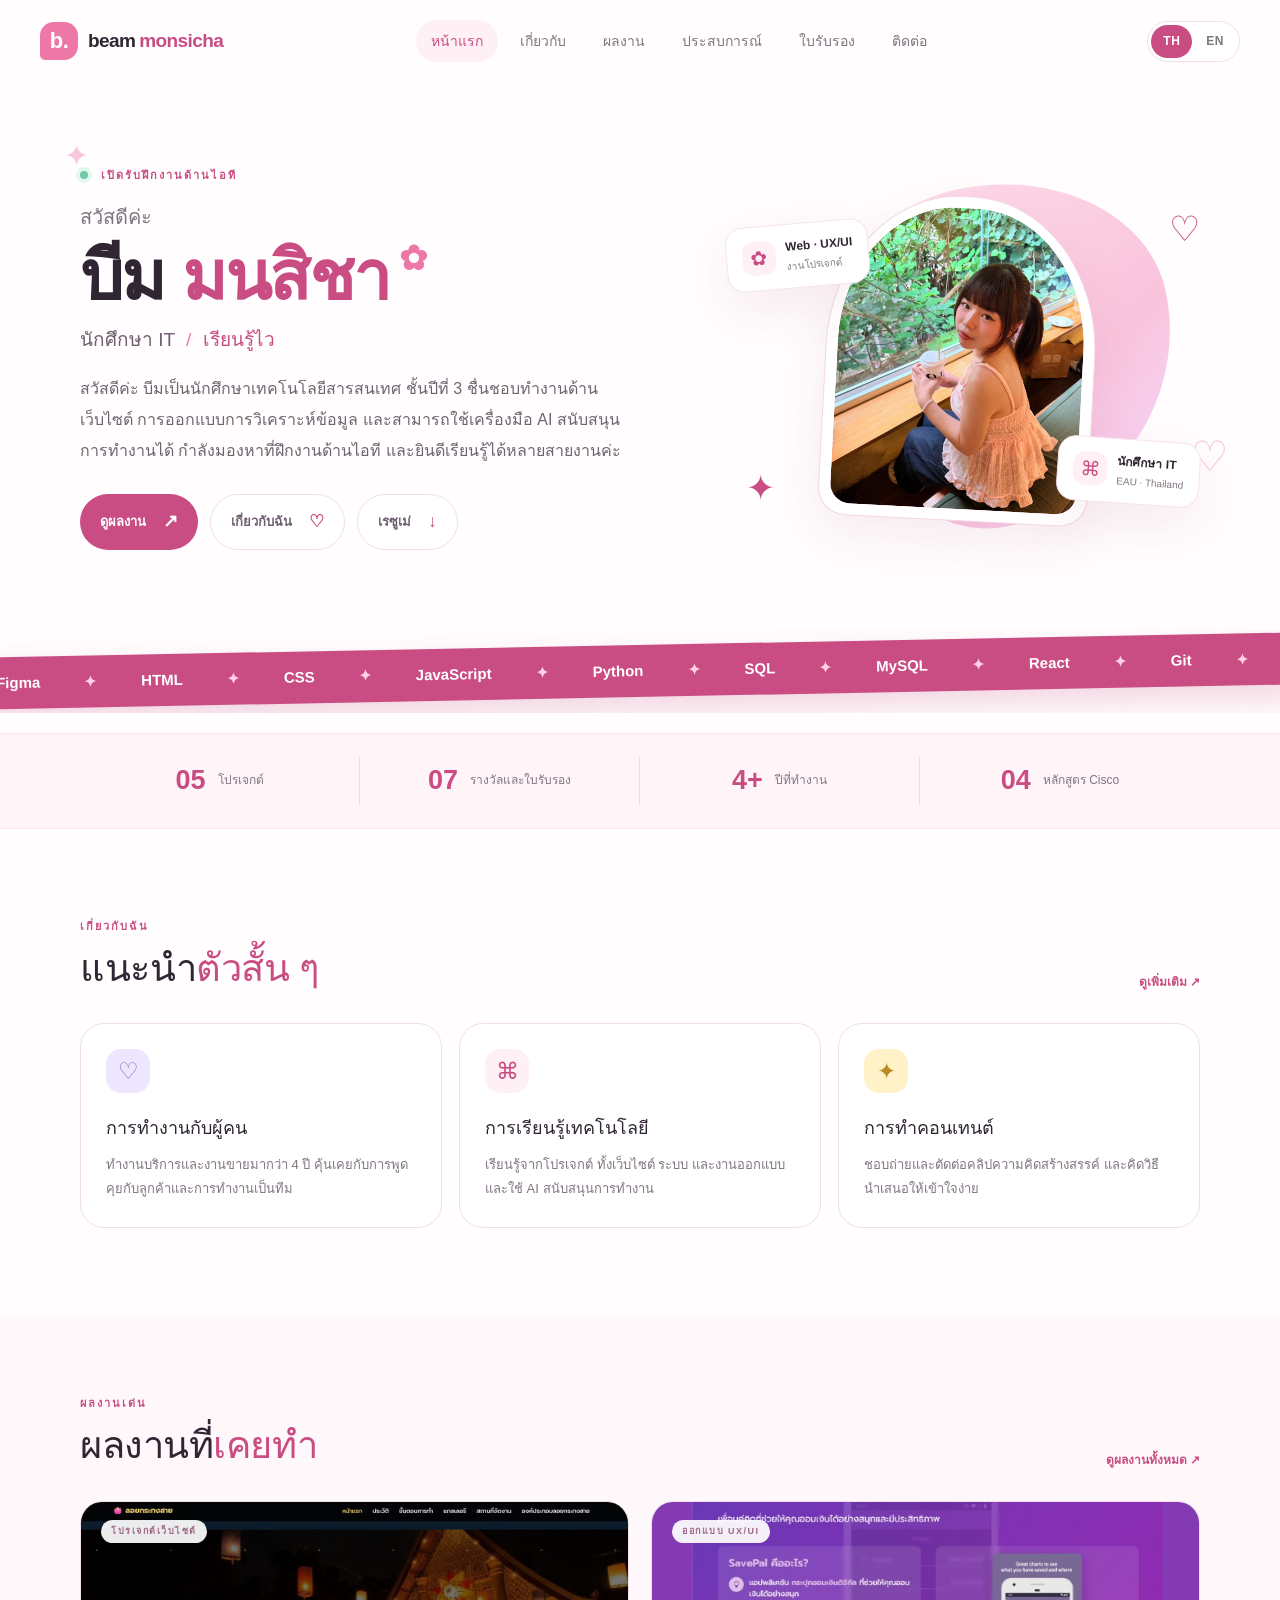
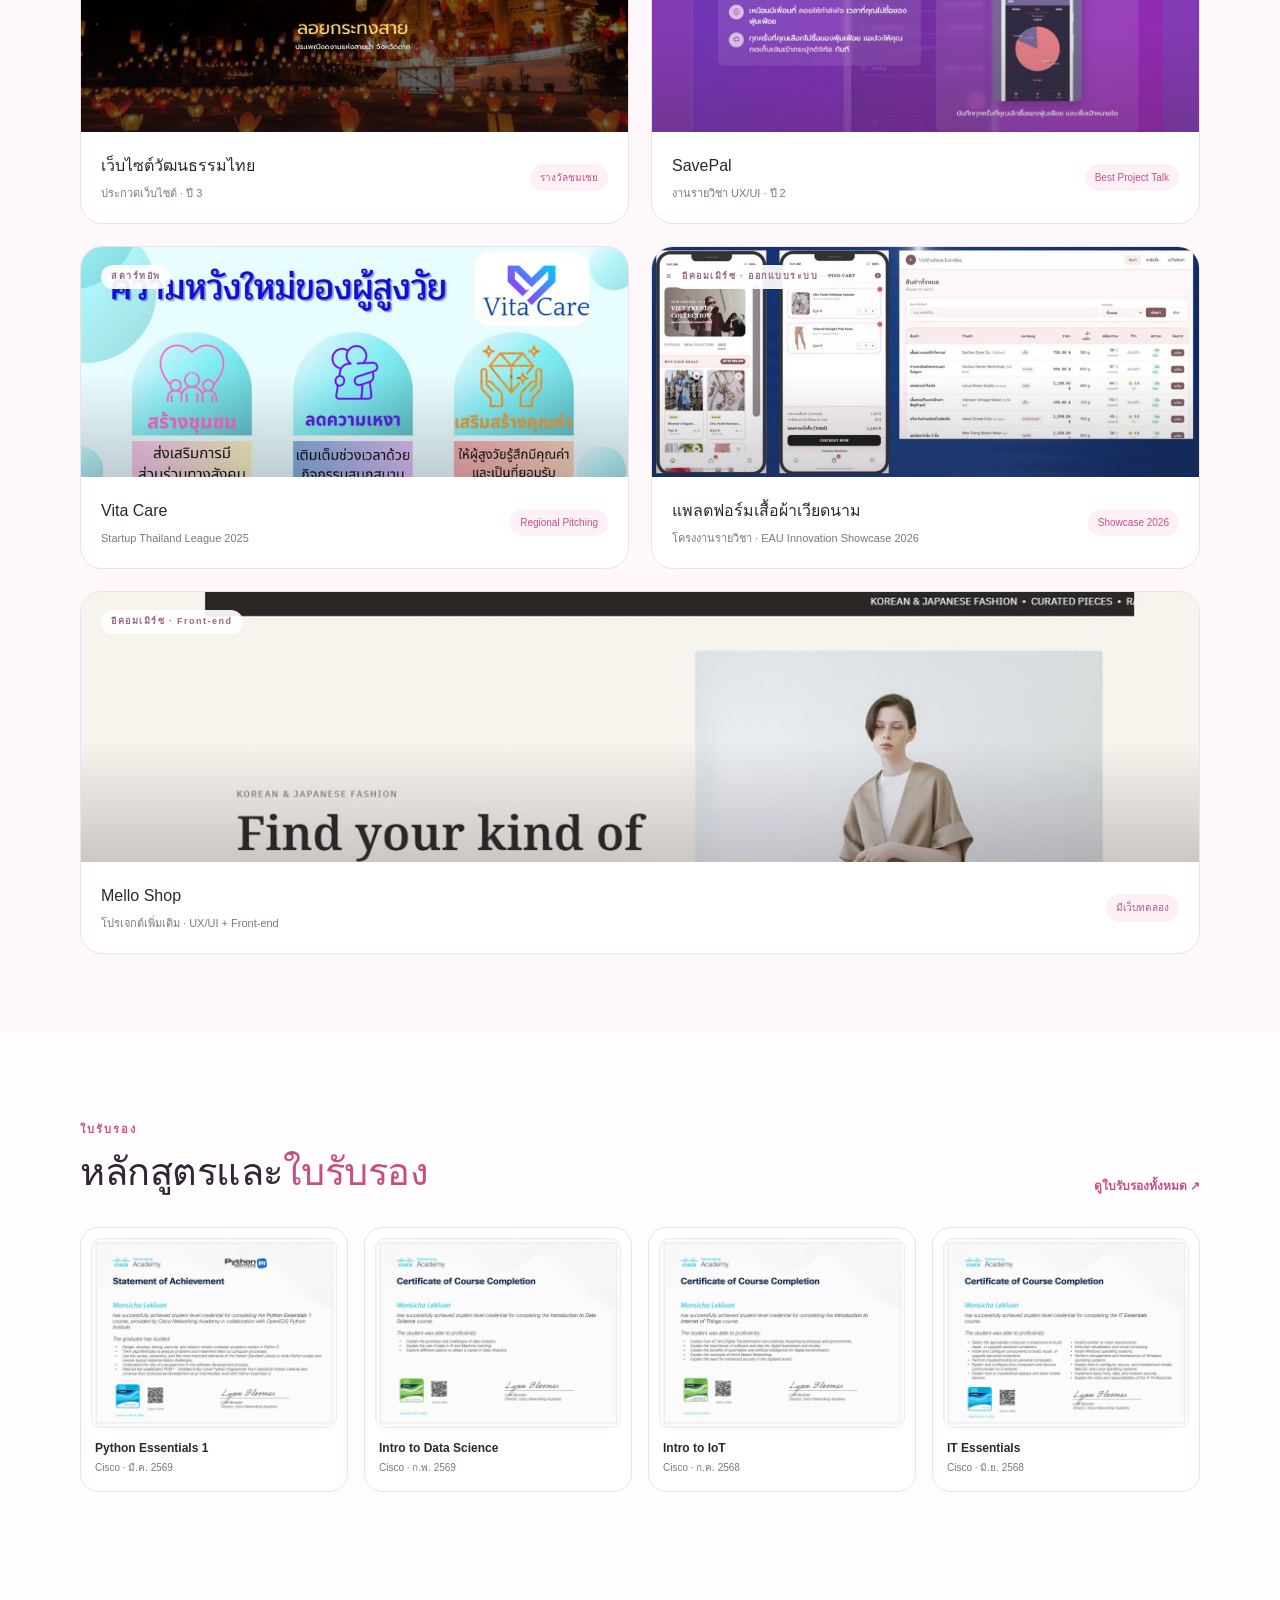
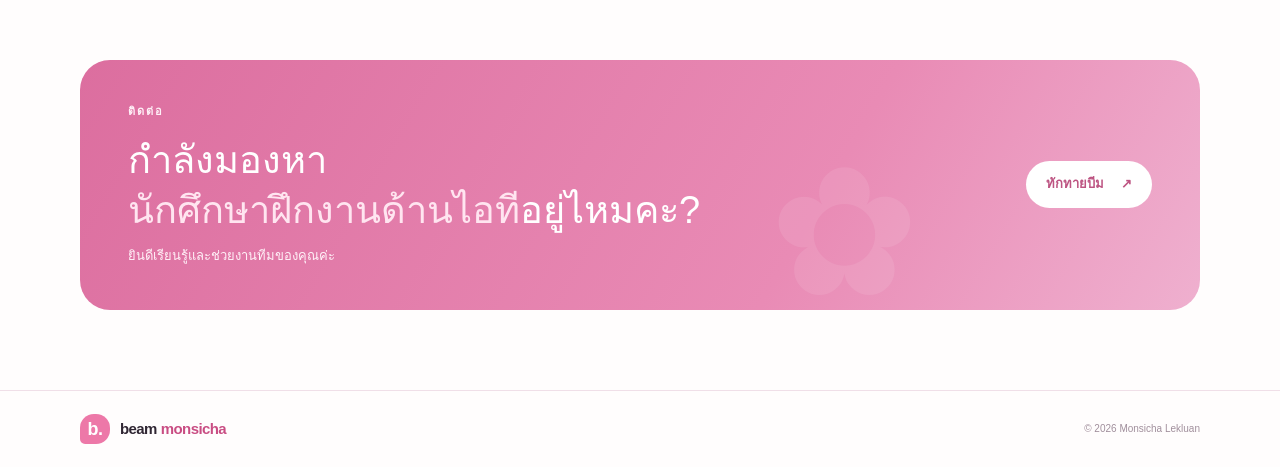
==== commit 8f97ffe5: "add resume pdf to assets" ====
--- a/index.html
+++ b/index.html
@@ -41,7 +41,7 @@
         <a class="project-card reveal" href="projects.html#savepal"><div class="project-visual visual-ux has-img"><span class="visual-label"><t-th>ออกแบบ UX/UI</t-th><t-en>UX / UI DESIGN</t-en></span><img src="assets/img/projects/savepal-home.jpg" alt="หน้าจอแอป SavePal" data-alt-en="SavePal app screens" loading="lazy"></div><div class="project-info"><div><h3>SavePal</h3><p><t-th>งานรายวิชา UX/UI · ปี 2</t-th><t-en>UX/UI coursework · Year 2</t-en></p></div><span class="award-pill">Best Project Talk</span></div></a>
         <a class="project-card reveal" href="projects.html#vita"><div class="project-visual visual-startup has-img"><span class="visual-label"><t-th>สตาร์ทอัพ</t-th><t-en>STARTUP</t-en></span><img src="assets/img/projects/vita-poster.jpg" alt="โปสเตอร์ Vita Care ความหวังใหม่ของผู้สูงวัย" data-alt-en="Vita Care poster: new hope for older adults" loading="lazy" style="object-position:50% 0"></div><div class="project-info"><div><h3>Vita Care</h3><p>Startup Thailand League 2025</p></div><span class="award-pill">Regional Pitching</span></div></a>
         <a class="project-card reveal" href="projects.html#vietfashion"><div class="project-visual visual-startup has-img"><span class="visual-label"><t-th>อีคอมเมิร์ซ · ออกแบบระบบ</t-th><t-en>E-COMMERCE · SYSTEM DESIGN</t-en></span><img src="assets/img/projects/viet-mockups.jpg" alt="ตัวอย่างหน้าจอแพลตฟอร์มสั่งซื้อเสื้อผ้าเวียดนาม" data-alt-en="Sample screens of the Vietnamese fashion ordering platform" loading="lazy"></div><div class="project-info"><div><h3><t-th>แพลตฟอร์มเสื้อผ้าเวียดนาม</t-th><t-en>Vietnamese Fashion Platform</t-en></h3><p><t-th>โครงงานรายวิชา · EAU Innovation Showcase 2026</t-th><t-en>Course project · EAU Innovation Showcase 2026</t-en></p></div><span class="award-pill">Showcase 2026</span></div></a>
-        <a class="project-card reveal" href="projects.html#mello"><div class="project-visual visual-culture has-img"><span class="visual-label"><t-th>อีคอมเมิร์ซ · Front-end</t-th><t-en>E-COMMERCE · FRONT-END</t-en></span><img src="assets/img/projects/mello-home.jpg" alt="หน้าแรกเว็บไซต์ Mello" data-alt-en="Home page of the Mello website" loading="lazy" style="object-position:50% 22%"></div><div class="project-info"><div><h3>Mello Shop</h3><p><t-th>โปรเจกต์เพิ่มเติม · UX/UI + Front-end</t-th><t-en>Extra project · UX/UI + Front-end</t-en></p></div><span class="award-pill"><t-th>มีเว็บทดลอง</t-th><t-en>Live demo</t-en></span></div></a>
+        <a class="project-card reveal" href="projects.html#mello"><div class="project-visual visual-culture has-img"><span class="visual-label"><t-th>อีคอมเมิร์ซ · Front-end</t-th><t-en>E-COMMERCE · FRONT-END</t-en></span><img src="assets/img/projects/mello-home.jpg" alt="หน้าแรกเว็บไซต์ Mellow" data-alt-en="Home page of the Mellow website" loading="lazy" style="object-position:50% 22%"></div><div class="project-info"><div><h3>Mello Shop</h3><p><t-th>โปรเจกต์เพิ่มเติม · UX/UI + Front-end</t-th><t-en>Extra project · UX/UI + Front-end</t-en></p></div><span class="award-pill"><t-th>มีเว็บทดลอง</t-th><t-en>Live demo</t-en></span></div></a>
       </div></div></section>
     <section class="section wrap"><div class="section-heading reveal"><div><p class="eyebrow"><t-th>ใบรับรอง</t-th><t-en>CERTIFICATES</t-en></p><h2><t-th>หลักสูตรและ<span class="pink-text">ใบรับรอง</span></t-th><t-en>Courses &amp; <span class="pink-text">certificates.</span></t-en></h2></div><a class="text-link" href="certificates.html"><t-th>ดูใบรับรองทั้งหมด</t-th><t-en>See all certificates</t-en> ↗</a></div>
       <div class="cert-strip">
